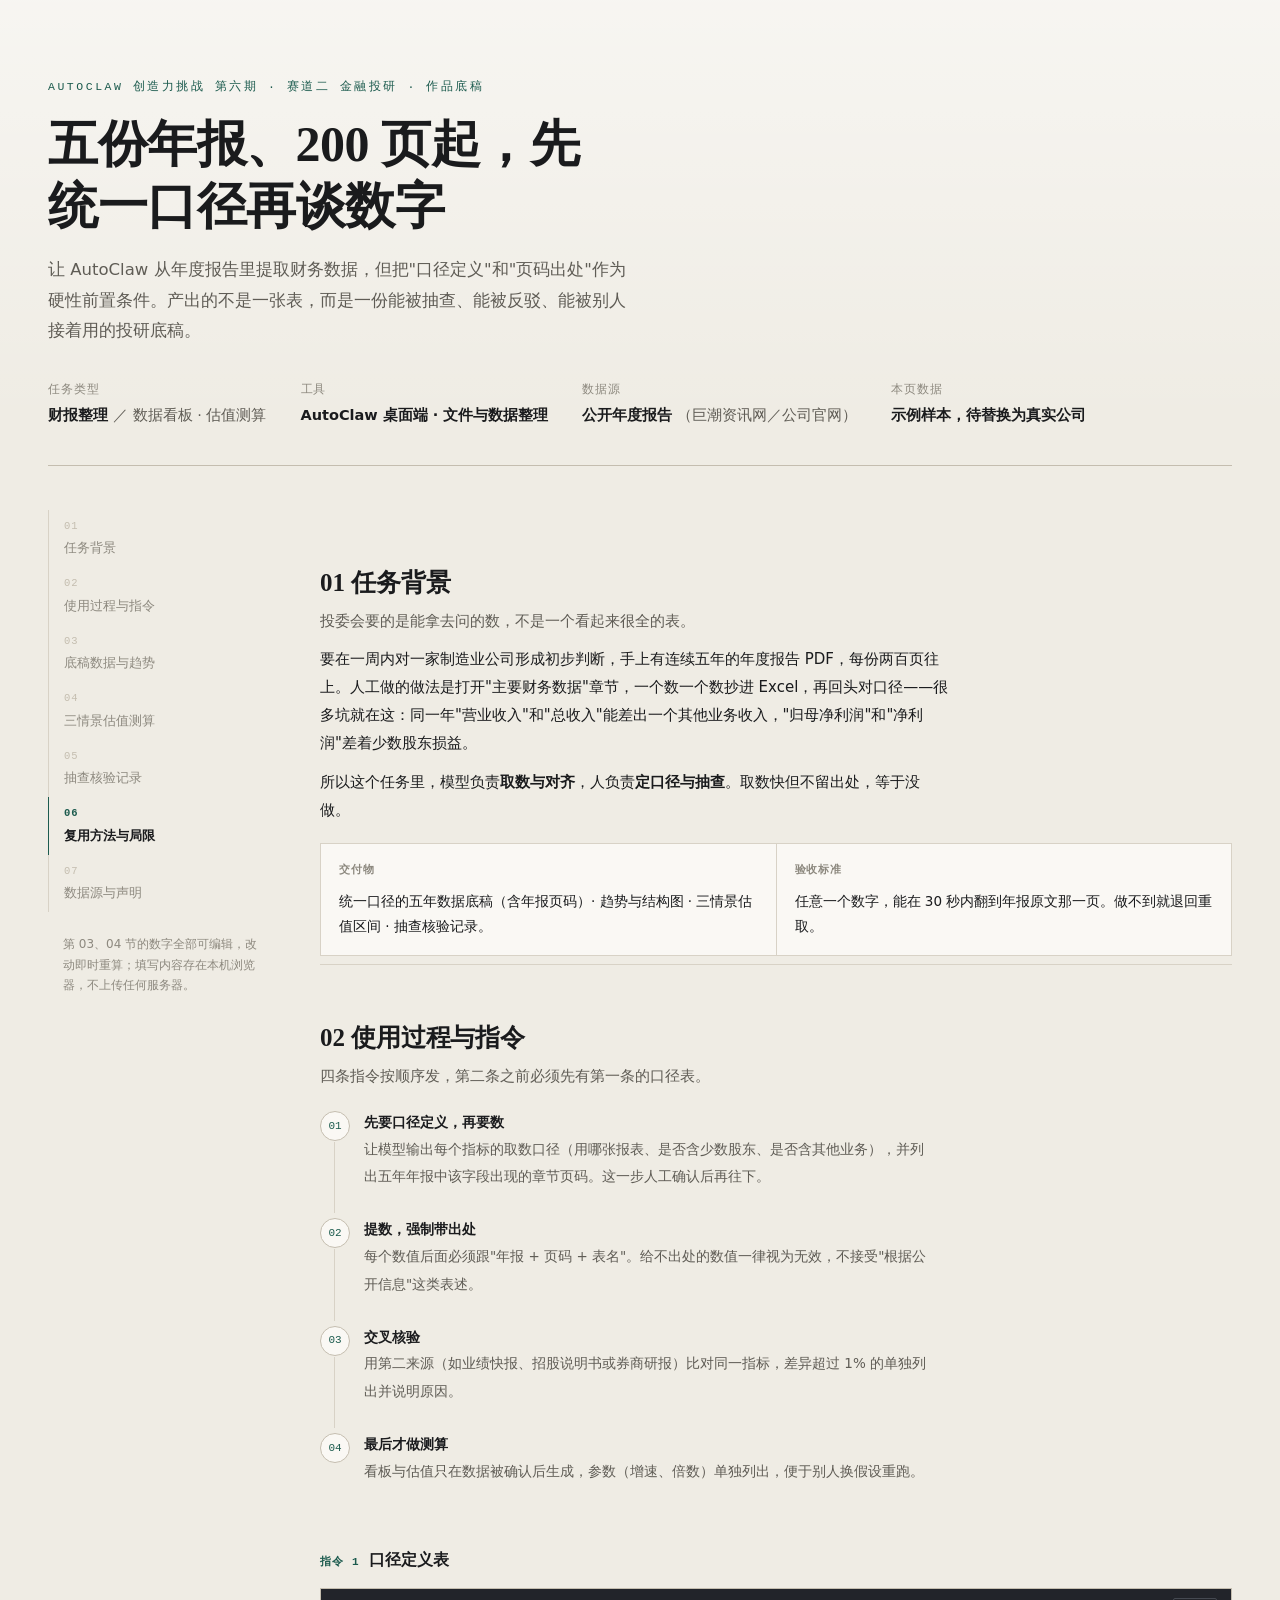
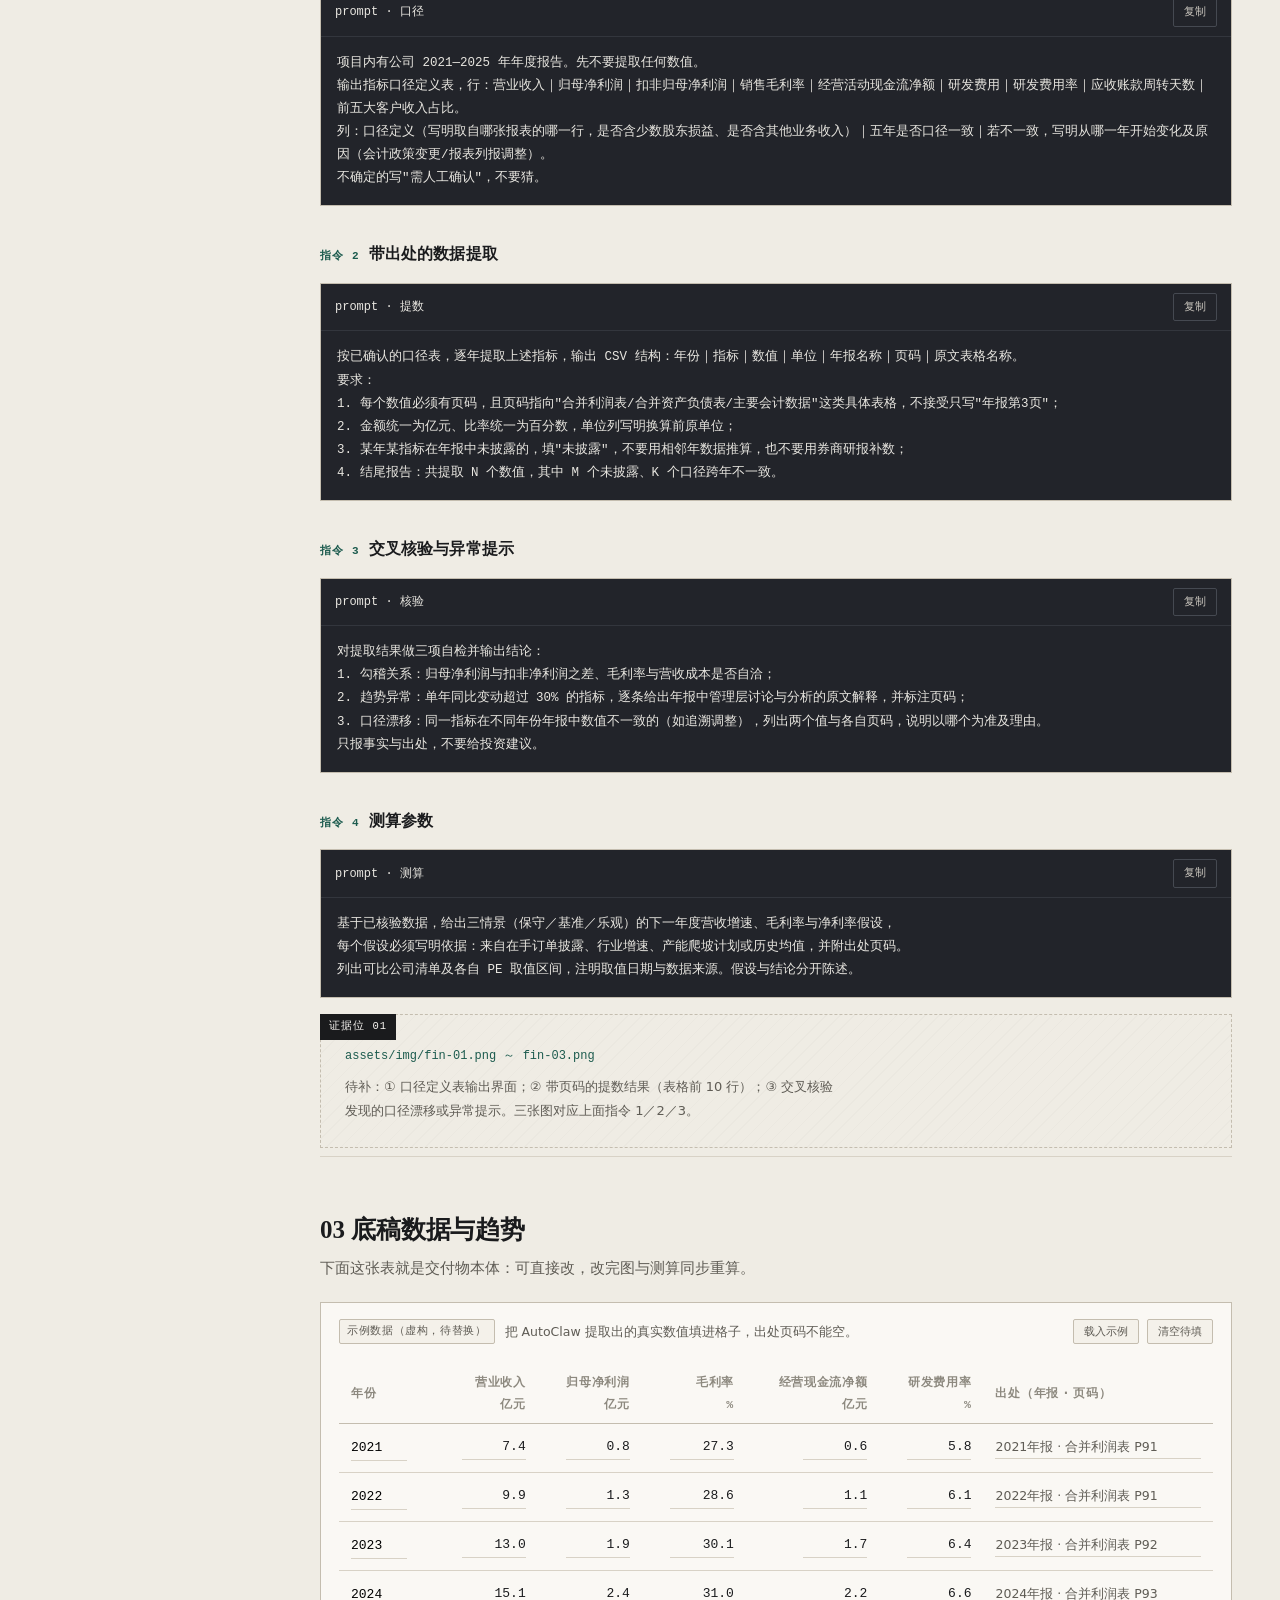
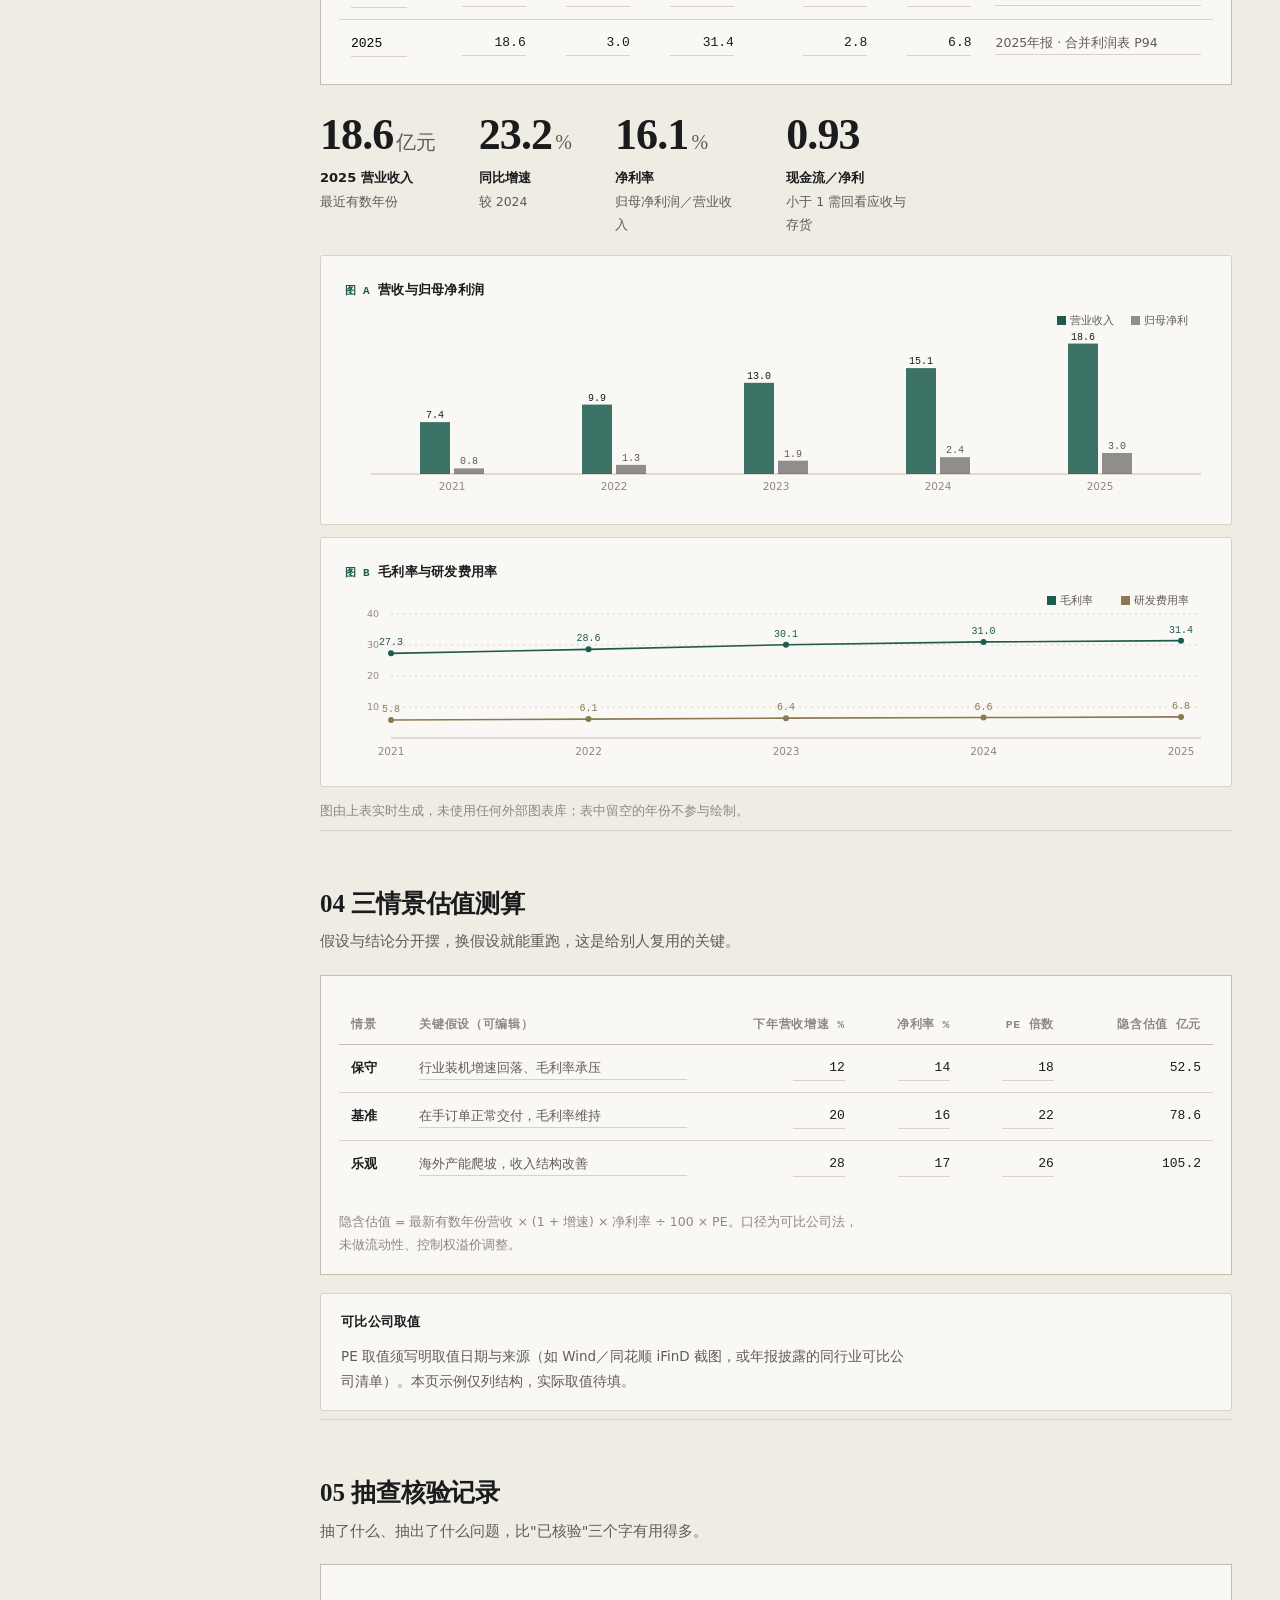
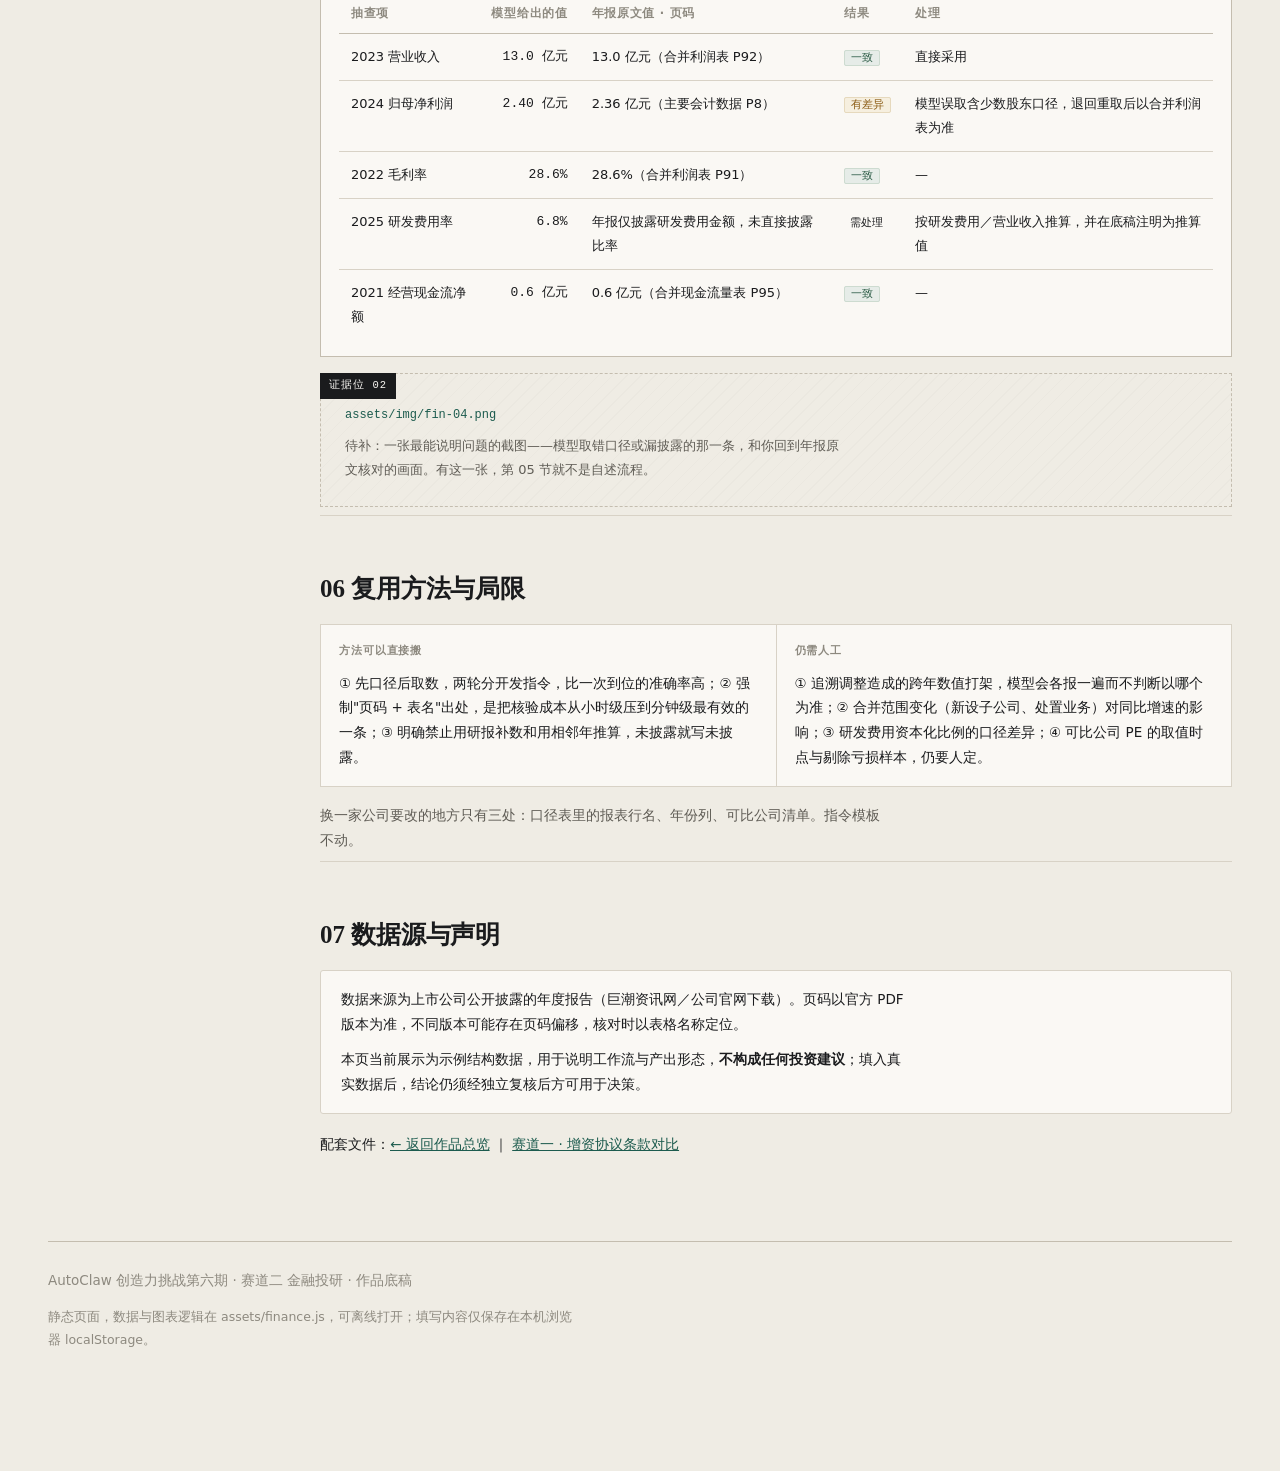
==== finance.html @ b8166713 "add finance.html" ====
<!DOCTYPE html>
<html lang="zh-CN" data-accent="fin">
<head>
<meta charset="UTF-8">
<meta name="viewport" content="width=device-width,initial-scale=1">
<title>年报到投研底稿：五年财务数据提取、口径统一与估值测算 · AutoClaw 底稿</title>
<meta name="description" content="用 AutoClaw 把多份年度报告整理成统一口径的投研底稿：字段口径表、带页码的数据提取、抽查核验记录与三情景估值测算，数据可自行填写并实时重算。">
<link rel="stylesheet" href="assets/base.css">
</head>
<body>
<div class="progress" id="prog"></div>
<div class="wrap">

<header class="masthead">
  <div class="kicker">AutoClaw 创造力挑战 第六期 · 赛道二 金融投研 · 作品底稿</div>
  <h1>五份年报、200 页起，先统一口径再谈数字</h1>
  <p class="lede">让 AutoClaw 从年度报告里提取财务数据，但把"口径定义"和"页码出处"作为硬性前置条件。产出的不是一张表，而是一份能被抽查、能被反驳、能被别人接着用的投研底稿。</p>
  <dl class="ledger">
    <div><dt>任务类型</dt><dd>财报整理 <em>／ 数据看板 · 估值测算</em></dd></div>
    <div><dt>工具</dt><dd>AutoClaw 桌面端 · 文件与数据整理</dd></div>
    <div><dt>数据源</dt><dd>公开年度报告 <em>（巨潮资讯网／公司官网）</em></dd></div>
    <div><dt>本页数据</dt><dd id="src-mode">示例样本，待替换为真实公司</dd></div>
  </dl>
</header>

<div class="body-grid">
<nav class="rail" aria-label="章节">
  <ol id="rail">
    <li><a href="#f1"><span class="n">01</span>任务背景</a></li>
    <li><a href="#f2"><span class="n">02</span>使用过程与指令</a></li>
    <li><a href="#f3"><span class="n">03</span>底稿数据与趋势</a></li>
    <li><a href="#f4"><span class="n">04</span>三情景估值测算</a></li>
    <li><a href="#f5"><span class="n">05</span>抽查核验记录</a></li>
    <li><a href="#f6"><span class="n">06</span>复用方法与局限</a></li>
    <li><a href="#f7"><span class="n">07</span>数据源与声明</a></li>
  </ol>
  <p class="note">第 03、04 节的数字全部可编辑，改动即时重算；填写内容存在本机浏览器，不上传任何服务器。</p>
</nav>

<main>

<section id="f1">
  <h2>01 任务背景</h2>
  <p class="h2sub">投委会要的是能拿去问的数，不是一个看起来很全的表。</p>
  <p>要在一周内对一家制造业公司形成初步判断，手上有连续五年的年度报告 PDF，每份两百页往上。人工做的做法是打开"主要财务数据"章节，一个数一个数抄进 Excel，再回头对口径——很多坑就在这：同一年"营业收入"和"总收入"能差出一个其他业务收入，"归母净利润"和"净利润"差着少数股东损益。</p>
  <p>所以这个任务里，模型负责<strong>取数与对齐</strong>，人负责<strong>定口径与抽查</strong>。取数快但不留出处，等于没做。</p>
  <div class="claim">
    <div><h4>交付物</h4><p>统一口径的五年数据底稿（含年报页码）· 趋势与结构图 · 三情景估值区间 · 抽查核验记录。</p></div>
    <div><h4>验收标准</h4><p>任意一个数字，能在 30 秒内翻到年报原文那一页。做不到就退回重取。</p></div>
  </div>
</section>

<section id="f2">
  <h2>02 使用过程与指令</h2>
  <p class="h2sub">四条指令按顺序发，第二条之前必须先有第一条的口径表。</p>
  <ol class="flow">
    <li><b>先要口径定义，再要数</b><span>让模型输出每个指标的取数口径（用哪张报表、是否含少数股东、是否含其他业务），并列出五年年报中该字段出现的章节页码。这一步人工确认后再往下。</span></li>
    <li><b>提数，强制带出处</b><span>每个数值后面必须跟"年报 + 页码 + 表名"。给不出处的数值一律视为无效，不接受"根据公开信息"这类表述。</span></li>
    <li><b>交叉核验</b><span>用第二来源（如业绩快报、招股说明书或券商研报）比对同一指标，差异超过 1% 的单独列出并说明原因。</span></li>
    <li><b>最后才做测算</b><span>看板与估值只在数据被确认后生成，参数（增速、倍数）单独列出，便于别人换假设重跑。</span></li>
  </ol>

  <h3><span class="n">指令 1</span>口径定义表</h3>
  <div class="script" data-script>
    <div class="sh"><b>prompt · 口径</b><button class="copy">复制</button></div>
    <pre>项目内有公司 2021—2025 年年度报告。先不要提取任何数值。
输出指标口径定义表，行：营业收入｜归母净利润｜扣非归母净利润｜销售毛利率｜经营活动现金流净额｜研发费用｜研发费用率｜应收账款周转天数｜前五大客户收入占比。
列：口径定义（写明取自哪张报表的哪一行，是否含少数股东损益、是否含其他业务收入）｜五年是否口径一致｜若不一致，写明从哪一年开始变化及原因（会计政策变更/报表列报调整）。
不确定的写"需人工确认"，不要猜。</pre>
  </div>

  <h3><span class="n">指令 2</span>带出处的数据提取</h3>
  <div class="script" data-script>
    <div class="sh"><b>prompt · 提数</b><button class="copy">复制</button></div>
    <pre>按已确认的口径表，逐年提取上述指标，输出 CSV 结构：年份｜指标｜数值｜单位｜年报名称｜页码｜原文表格名称。
要求：
1. 每个数值必须有页码，且页码指向"合并利润表/合并资产负债表/主要会计数据"这类具体表格，不接受只写"年报第3页"；
2. 金额统一为亿元、比率统一为百分数，单位列写明换算前原单位；
3. 某年某指标在年报中未披露的，填"未披露"，不要用相邻年数据推算，也不要用券商研报补数；
4. 结尾报告：共提取 N 个数值，其中 M 个未披露、K 个口径跨年不一致。</pre>
  </div>

  <h3><span class="n">指令 3</span>交叉核验与异常提示</h3>
  <div class="script" data-script>
    <div class="sh"><b>prompt · 核验</b><button class="copy">复制</button></div>
    <pre>对提取结果做三项自检并输出结论：
1. 勾稽关系：归母净利润与扣非净利润之差、毛利率与营收成本是否自洽；
2. 趋势异常：单年同比变动超过 30% 的指标，逐条给出年报中管理层讨论与分析的原文解释，并标注页码；
3. 口径漂移：同一指标在不同年份年报中数值不一致的（如追溯调整），列出两个值与各自页码，说明以哪个为准及理由。
只报事实与出处，不要给投资建议。</pre>
  </div>

  <h3><span class="n">指令 4</span>测算参数</h3>
  <div class="script" data-script>
    <div class="sh"><b>prompt · 测算</b><button class="copy">复制</button></div>
    <pre>基于已核验数据，给出三情景（保守／基准／乐观）的下一年度营收增速、毛利率与净利率假设，
每个假设必须写明依据：来自在手订单披露、行业增速、产能爬坡计划或历史均值，并附出处页码。
列出可比公司清单及各自 PE 取值区间，注明取值日期与数据来源。假设与结论分开陈述。</pre>
  </div>

  <div class="slot">
    <span class="tag">证据位 01</span>
    <p class="file">assets/img/fin-01.png ～ fin-03.png</p>
    <p class="how">待补：① 口径定义表输出界面；② 带页码的提数结果（表格前 10 行）；③ 交叉核验发现的口径漂移或异常提示。三张图对应上面指令 1／2／3。</p>
    <img src="assets/img/fin-01.png" alt="AutoClaw 提数与核验输出" onerror="this.remove()">
  </div>
</section>

<section id="f3">
  <h2>03 底稿数据与趋势</h2>
  <p class="h2sub">下面这张表就是交付物本体：可直接改，改完图与测算同步重算。</p>

  <div class="tool" style="padding:16px 18px 6px">
    <div style="display:flex;flex-wrap:wrap;gap:10px;align-items:center;margin-bottom:6px">
      <span class="st demo" id="mode-tag">示例数据</span>
      <span style="font-size:12.5px;color:var(--ink-2)">把 AutoClaw 提取出的真实数值填进格子，出处页码不能空。</span>
      <span style="margin-left:auto;display:flex;gap:8px">
        <button class="copy" id="btn-demo" style="font-family:var(--mono);font-size:11px;border:1px solid var(--rule-2);background:var(--sheet-2);color:var(--ink-2);padding:4px 10px;border-radius:2px;cursor:pointer">载入示例</button>
        <button class="copy" id="btn-clear" style="font-family:var(--mono);font-size:11px;border:1px solid var(--rule-2);background:var(--sheet-2);color:var(--ink-2);padding:4px 10px;border-radius:2px;cursor:pointer">清空待填</button>
      </span>
    </div>
    <div style="overflow-x:auto">
      <table id="grid" style="min-width:720px">
        <thead><tr>
          <th>年份</th><th class="num">营业收入<br>亿元</th><th class="num">归母净利润<br>亿元</th>
          <th class="num">毛利率<br>%</th><th class="num">经营现金流净额<br>亿元</th>
          <th class="num">研发费用率<br>%</th><th>出处（年报 · 页码）</th>
        </tr></thead>
        <tbody></tbody>
      </table>
    </div>
  </div>

  <div class="figs" id="figs"></div>

  <div class="sheet">
    <h4><span class="n">图 A</span>营收与归母净利润</h4>
    <div id="chart-a"></div>
  </div>
  <div class="sheet">
    <h4><span class="n">图 B</span>毛利率与研发费用率</h4>
    <div id="chart-b"></div>
  </div>
  <p style="font-size:12.5px;color:var(--ink-3);margin-top:12px">图由上表实时生成，未使用任何外部图表库；表中留空的年份不参与绘制。</p>
</section>

<section id="f4">
  <h2>04 三情景估值测算</h2>
  <p class="h2sub">假设与结论分开摆，换假设就能重跑，这是给别人复用的关键。</p>
  <div class="tool" style="padding:16px 18px 18px">
    <div style="overflow-x:auto">
      <table id="val" style="min-width:720px">
        <thead><tr><th>情景</th><th>关键假设（可编辑）</th><th class="num">下年营收增速 %</th><th class="num">净利率 %</th><th class="num">PE 倍数</th><th class="num">隐含估值 亿元</th></tr></thead>
        <tbody></tbody>
      </table>
    </div>
    <p style="font-size:12.5px;color:var(--ink-3);margin-top:12px">
      隐含估值 = 最新有数年份营收 × (1 + 增速) × 净利率 ÷ 100 × PE。口径为可比公司法，未做流动性、控制权溢价调整。
    </p>
  </div>
  <div class="sheet tight">
    <h4>可比公司取值</h4>
    <p style="font-size:13.5px;color:var(--ink-2)">PE 取值须写明取值日期与来源（如 Wind／同花顺 iFinD 截图，或年报披露的同行业可比公司清单）。本页示例仅列结构，实际取值待填。</p>
  </div>
</section>

<section id="f5">
  <h2>05 抽查核验记录</h2>
  <p class="h2sub">抽了什么、抽出了什么问题，比"已核验"三个字有用得多。</p>
  <div class="tool" style="padding:16px 18px 6px">
    <div style="overflow-x:auto">
      <table id="audit" style="min-width:720px">
        <thead><tr><th>抽查项</th><th>模型给出的值</th><th>年报原文值 · 页码</th><th>结果</th><th>处理</th></tr></thead>
        <tbody></tbody>
      </table>
    </div>
  </div>
  <div class="slot">
    <span class="tag">证据位 02</span>
    <p class="file">assets/img/fin-04.png</p>
    <p class="how">待补：一张最能说明问题的截图——模型取错口径或漏披露的那一条，和你回到年报原文核对的画面。有这一张，第 05 节就不是自述流程。</p>
    <img src="assets/img/fin-04.png" alt="年报原文核对画面" onerror="this.remove()">
  </div>
</section>

<section id="f6">
  <h2>06 复用方法与局限</h2>
  <div class="claim">
    <div><h4>方法可以直接搬</h4>
      <p>① 先口径后取数，两轮分开发指令，比一次到位的准确率高；② 强制"页码 + 表名"出处，是把核验成本从小时级压到分钟级最有效的一条；③ 明确禁止用研报补数和用相邻年推算，未披露就写未披露。</p></div>
    <div><h4>仍需人工</h4>
      <p>① 追溯调整造成的跨年数值打架，模型会各报一遍而不判断以哪个为准；② 合并范围变化（新设子公司、处置业务）对同比增速的影响；③ 研发费用资本化比例的口径差异；④ 可比公司 PE 的取值时点与剔除亏损样本，仍要人定。</p></div>
  </div>
  <p style="margin-top:16px;font-size:13.5px;color:var(--ink-2)">换一家公司要改的地方只有三处：口径表里的报表行名、年份列、可比公司清单。指令模板不动。</p>
</section>

<section id="f7">
  <h2>07 数据源与声明</h2>
  <div class="sheet tight">
    <p style="font-size:13.5px">数据来源为上市公司公开披露的年度报告（巨潮资讯网／公司官网下载）。页码以官方 PDF 版本为准，不同版本可能存在页码偏移，核对时以表格名称定位。</p>
    <p style="font-size:13.5px;margin-top:10px">本页当前展示为示例结构数据，用于说明工作流与产出形态，<strong>不构成任何投资建议</strong>；填入真实数据后，结论仍须经独立复核后方可用于决策。</p>
  </div>
  <p style="margin-top:18px;font-size:13.5px">配套文件：<a href="index.html">← 返回作品总览</a> ｜ <a href="legal.html">赛道一 · 增资协议条款对比</a></p>
</section>

</main>
</div>

<footer>
  <p class="back">AutoClaw 创造力挑战第六期 · 赛道二 金融投研 · 作品底稿</p>
  <p>静态页面，数据与图表逻辑在 assets/finance.js，可离线打开；填写内容仅保存在本机浏览器 localStorage。</p>
</footer>

</div>
<script src="assets/app.js"></script>
<script src="assets/finance.js"></script>
</body>
</html>
---- assets/base.css ----
/* 底稿方向：纸面 + 墨色 + 每页一个强调色 */
:root{
  --paper:#efece4;
  --sheet:#faf8f4;
  --sheet-2:#f4f1ea;
  --ink:#1a1b1d;
  --ink-2:#5f5c55;
  --ink-3:#8d897f;
  --rule:#d8d2c6;
  --rule-2:#c4bdaf;
  --serif:"Noto Serif SC","Source Han Serif SC","Songti SC",STSong,"SimSun",serif;
  --sans:"PingFang SC","HarmonyOS Sans SC","Microsoft YaHei",system-ui,sans-serif;
  --mono:"SFMono-Regular","JetBrains Mono",Consolas,"Liberation Mono",monospace;
  --rail:216px;
}
html[data-accent="legal"]{--accent:#a8341f;--accent-soft:#f2e3de;}
html[data-accent="fin"]{--accent:#1c5b4e;--accent-soft:#e2ece7;}
html[data-accent="index"]{--accent:#3b4a63;--accent-soft:#e5e8ee;}

*{margin:0;padding:0;box-sizing:border-box}
html{-webkit-text-size-adjust:100%;scroll-behavior:smooth}
body{
  background:var(--paper);color:var(--ink);
  font-family:var(--sans);font-size:15px;line-height:1.85;
  font-feature-settings:"tnum" 1;
  background-image:linear-gradient(180deg,rgba(255,255,255,.5),rgba(255,255,255,0) 420px);
}
::selection{background:var(--accent);color:#fff}

/* 阅读进度 */
.progress{position:fixed;inset:0 auto auto 0;height:2px;width:0;background:var(--accent);z-index:50;transition:width .1s linear}

.wrap{max-width:1240px;margin:0 auto;padding:0 28px 120px}

/* 报头 */
.masthead{padding:76px 0 34px;border-bottom:1px solid var(--rule-2)}
.kicker{font-family:var(--mono);font-size:11.5px;letter-spacing:.22em;text-transform:uppercase;color:var(--accent)}
.masthead h1{
  font-family:var(--serif);font-weight:600;font-size:clamp(30px,4.4vw,50px);
  line-height:1.24;letter-spacing:-.01em;margin:16px 0 0;max-width:22ch;
}
.masthead .lede{font-size:16.5px;color:var(--ink-2);max-width:56ch;margin-top:18px}
.ledger{display:flex;flex-wrap:wrap;gap:0 34px;margin-top:30px}
.ledger div{padding:2px 0}
.ledger dt{font-size:11.5px;color:var(--ink-3);font-family:var(--mono);letter-spacing:.08em}
.ledger dd{font-size:14.5px;font-weight:600;margin-top:2px}
.ledger dd em{font-style:normal;font-weight:400;color:var(--ink-2)}

/* 主体两栏 */
.body-grid{display:grid;grid-template-columns:var(--rail) minmax(0,1fr);gap:56px;padding-top:44px}
.rail{position:sticky;top:34px;align-self:start}
.rail ol{list-style:none;border-left:1px solid var(--rule)}
.rail a{
  display:block;padding:7px 0 7px 15px;margin-left:-1px;
  border-left:1px solid transparent;
  font-size:13px;color:var(--ink-3);text-decoration:none;
}
.rail a .n{font-family:var(--mono);font-size:10.5px;letter-spacing:.1em;display:block;color:var(--rule-2)}
.rail a:hover{color:var(--ink)}
.rail a.on{color:var(--ink);border-left-color:var(--accent);font-weight:600}
.rail a.on .n{color:var(--accent)}
.rail .note{margin-top:22px;font-size:12px;color:var(--ink-3);line-height:1.7;padding-left:15px}

main{min-width:0}
section{padding:56px 0 8px;scroll-margin-top:28px}
section+section{border-top:1px solid var(--rule)}
h2{font-family:var(--serif);font-weight:600;font-size:25px;line-height:1.35;letter-spacing:-.005em}
h2 + .h2sub{color:var(--ink-2);font-size:14.5px;margin-top:8px;max-width:58ch}
h3{font-size:15.5px;font-weight:600;margin:34px 0 12px;letter-spacing:.01em}
h3 .n{font-family:var(--mono);font-size:11px;color:var(--accent);letter-spacing:.1em;margin-right:9px}
p{max-width:66ch}
p+p{margin-top:12px}
a{color:var(--accent)}
ul.plain{list-style:none;max-width:66ch}
ul.plain li{padding-left:17px;position:relative;margin-top:7px}
ul.plain li::before{content:"";position:absolute;left:2px;top:.85em;width:5px;height:1px;background:var(--ink-3)}

/* 大数字 */
.figs{display:flex;flex-wrap:wrap;gap:44px;margin:28px 0 6px}
.fig .v{font-family:var(--serif);font-size:44px;line-height:1;font-weight:600;letter-spacing:-.02em}
.fig .v span{font-size:20px;font-weight:400;color:var(--ink-2);margin-left:3px}
.fig .k{font-size:12.5px;color:var(--ink-2);margin-top:9px;max-width:16ch}
.fig .k b{display:block;color:var(--ink);font-size:13px}

/* 卡片纸 */
.sheet{background:var(--sheet);border:1px solid var(--rule);border-radius:3px;padding:22px 24px;margin-top:18px}
.sheet.tight{padding:16px 20px}
.sheet + .sheet{margin-top:12px}
.sheet h4{font-size:13px;font-weight:600;letter-spacing:.02em;margin-bottom:10px}
.sheet h4 .n{font-family:var(--mono);color:var(--accent);margin-right:8px;font-size:11px}

/* 状态标记 */
.st{font-family:var(--mono);font-size:10.5px;letter-spacing:.06em;padding:2px 7px;border-radius:2px;white-space:nowrap;vertical-align:.12em}
.st.demo{border:1px solid var(--rule-2);color:var(--ink-2);background:var(--sheet-2)}
.st.todo{border:1px dashed var(--accent);color:var(--accent)}
.st.ok{background:var(--accent);color:#fff}
.st.warn{border:1px solid var(--rule-2);color:#8a5a12;background:#f6efdf}

/* 表格（默认折叠为证据） */
details.ev{margin-top:14px;border:1px solid var(--rule);background:var(--sheet)}
details.ev>summary{
  list-style:none;cursor:pointer;padding:13px 18px;font-size:13.5px;font-weight:600;
  display:flex;align-items:center;gap:10px;
}
details.ev>summary::-webkit-details-marker{display:none}
details.ev>summary::before{content:"";width:7px;height:7px;border-right:1.5px solid var(--accent);border-bottom:1.5px solid var(--accent);transform:rotate(-45deg);transition:transform .18s}
details.ev[open]>summary::before{transform:rotate(45deg)}
details.ev>summary .hint{font-weight:400;color:var(--ink-3);font-size:12px;margin-left:auto;font-family:var(--mono)}
details.ev .in{border-top:1px solid var(--rule);padding:4px 18px 16px;overflow-x:auto}
table{width:100%;border-collapse:collapse;font-size:13px;margin:10px 0}
th{text-align:left;font-weight:600;font-size:11.5px;letter-spacing:.06em;color:var(--ink-3);padding:12px 12px 8px;border-bottom:1px solid var(--rule-2);white-space:nowrap}
td{padding:11px 12px;border-bottom:1px solid var(--rule);vertical-align:top}
tr:last-child td{border-bottom:none}
td.num,th.num{font-family:var(--mono);text-align:right;white-space:nowrap}
td b{font-weight:600}
.lvl{font-family:var(--mono);font-size:11px;padding:1px 6px;border-radius:2px;white-space:nowrap}
.lvl.h{background:var(--accent-soft);color:var(--accent);border:1px solid #e0c6bf}
.lvl.m{background:#f6efdf;color:#8a5a12;border:1px solid #e6d9bd}
.lvl.l{background:var(--sheet-2);color:var(--ink-2);border:1px solid var(--rule)}
.lvl.d{background:#e6ece8;color:#2c5c46;border:1px solid #cddbd0}

/* 证据位 */
.slot{
  position:relative;margin-top:16px;padding:30px 24px 24px;
  border:1px dashed var(--rule-2);background:
    repeating-linear-gradient(-45deg,transparent,transparent 9px,rgba(0,0,0,.014) 9px,rgba(0,0,0,.014) 10px);
}
.slot .tag{position:absolute;top:-1px;left:-1px;font-family:var(--mono);font-size:10.5px;letter-spacing:.1em;background:var(--ink);color:var(--sheet);padding:3px 9px}
.slot .file{font-family:var(--mono);font-size:12px;color:var(--accent);word-break:break-all}
.slot .how{font-size:13px;color:var(--ink-2);margin-top:8px;max-width:60ch}
.slot img{display:block;width:100%;height:auto;border:1px solid var(--rule);margin-top:14px}

/* 对比工具 */
.tool{border:1px solid var(--rule-2);background:var(--sheet);margin-top:20px}
.tool-head{display:flex;flex-wrap:wrap;align-items:center;gap:12px;padding:14px 18px;border-bottom:1px solid var(--rule)}
.tool-head .t{font-size:13.5px;font-weight:600}
.tool-head .t small{font-weight:400;color:var(--ink-3);margin-left:8px;font-size:12px}
.vchips{display:flex;gap:0;margin-left:auto;border:1px solid var(--rule-2)}
.vchips button{
  font:inherit;font-size:12px;font-family:var(--mono);letter-spacing:.04em;
  padding:5px 13px;background:var(--sheet);border:none;border-right:1px solid var(--rule-2);cursor:pointer;color:var(--ink-2);
}
.vchips button:last-child{border-right:none}
.vchips button.on{background:var(--ink);color:var(--sheet)}
.tool-body{display:grid;grid-template-columns:minmax(0,258px) minmax(0,1fr)}
.clist{list-style:none;border-right:1px solid var(--rule);max-height:520px;overflow:auto}
.clist li{border-bottom:1px solid var(--rule)}
.clist button{
  font:inherit;display:block;width:100%;text-align:left;background:none;border:none;cursor:pointer;
  padding:13px 15px;font-size:13px;color:var(--ink-2);line-height:1.5;
}
.clist button .c{display:block;color:var(--ink);font-weight:600;font-size:13px}
.clist button .r{display:block;font-size:11.5px;color:var(--ink-3);margin-top:3px;font-family:var(--mono)}
.clist button:hover{background:var(--sheet-2)}
.clist button.on{background:var(--accent-soft);box-shadow:inset 3px 0 0 var(--accent)}
.clist button.on .r{color:var(--accent)}
.pane{padding:18px 20px;min-width:0}
.pane .verdict{font-size:13px;background:var(--sheet-2);border-left:2px solid var(--accent);padding:10px 14px;margin-bottom:16px;color:var(--ink-2)}
.pane .verdict b{color:var(--ink)}
.sbs{display:grid;grid-template-columns:1fr 1fr;gap:1px;background:var(--rule)}
.sbs>div{background:var(--sheet);padding:14px 16px;min-width:0}
.sbs h5{font-family:var(--mono);font-size:11px;letter-spacing:.08em;color:var(--ink-3);font-weight:400;margin-bottom:10px}
.sbs p{font-size:13px;line-height:1.9;max-width:none}
del.ins{background:var(--accent-soft);color:var(--accent);text-decoration:line-through;padding:.05em .15em}
ins.ins{background:#e4ece7;color:#245a43;padding:.05em .15em;text-decoration:none;border-bottom:1px solid #b9cfc2}
.tool-foot{border-top:1px solid var(--rule);padding:12px 18px;font-size:12px;color:var(--ink-3);display:flex;gap:18px;flex-wrap:wrap}
.tool-foot kbd{font-family:var(--mono);font-size:11px;border:1px solid var(--rule-2);border-bottom-width:2px;border-radius:3px;padding:0 5px;background:var(--sheet-2)}

/* 指令脚本块 */
.script{margin-top:14px;border:1px solid var(--rule-2);background:#22242a;color:#e8e6e0}
.script .sh{display:flex;align-items:center;gap:12px;padding:9px 14px;border-bottom:1px solid #33363d;font-size:12px;font-family:var(--mono);color:#a9a49a}
.script .sh b{color:#e8e6e0;font-weight:500}
.script .copy{margin-left:auto;font:inherit;font-size:11px;font-family:var(--mono);background:none;border:1px solid #454951;color:#c9c5bd;padding:3px 10px;border-radius:2px;cursor:pointer}
.script .copy:hover{background:#2f3238;color:#fff}
.script .copy.done{border-color:#6c8a76;color:#a9cbb4}
.script pre{padding:15px 16px;font-family:var(--mono);font-size:12.5px;line-height:1.85;white-space:pre-wrap;word-break:break-word;overflow:auto}
.script pre .v{color:#e0a56a}

/* 流程 */
.flow{counter-reset:s;margin-top:20px}
.flow li{list-style:none;counter-increment:s;position:relative;padding:0 0 26px 44px;max-width:64ch}
.flow li::before{
  content:counter(s,decimal-leading-zero);position:absolute;left:0;top:1px;
  font-family:var(--mono);font-size:11px;color:var(--accent);
  border:1px solid var(--rule-2);border-radius:50%;width:28px;height:28px;display:grid;place-items:center;background:var(--sheet);
}
.flow li::after{content:"";position:absolute;left:14px;top:32px;bottom:4px;width:1px;background:var(--rule)}
.flow li:last-child::after{display:none}
.flow b{display:block;font-size:14px}
.flow span{font-size:13.5px;color:var(--ink-2)}

/* 结论块 */
.claim{display:grid;grid-template-columns:minmax(0,1fr) minmax(0,1fr);gap:1px;background:var(--rule);border:1px solid var(--rule);margin-top:18px}
.claim>div{background:var(--sheet);padding:16px 18px}
.claim h4{font-family:var(--mono);font-size:11px;letter-spacing:.08em;color:var(--ink-3);margin-bottom:9px}
.claim p{font-size:13.5px}

/* 页脚 */
footer{margin-top:76px;padding-top:26px;border-top:1px solid var(--rule-2);font-size:12.5px;color:var(--ink-3)}
footer .back{font-size:13.5px;margin-bottom:10px}

/* 首页卡片 */
.cases{display:grid;grid-template-columns:repeat(auto-fit,minmax(300px,1fr));gap:18px;margin-top:26px}
.case{display:block;text-decoration:none;color:inherit;background:var(--sheet);border:1px solid var(--rule-2);padding:26px 26px 22px;position:relative;transition:border-color .16s,transform .16s}
.case:hover{border-color:var(--ink);transform:translateY(-2px)}
.case .no{font-family:var(--mono);font-size:11px;letter-spacing:.14em;color:var(--ink-3)}
.case h3{font-family:var(--serif);font-size:20px;font-weight:600;margin:12px 0 0}
.case p{font-size:13.5px;color:var(--ink-2);margin-top:8px}
.case .go{margin-top:16px;font-size:12px;font-family:var(--mono);letter-spacing:.06em;color:var(--accent)}
.case .flag{position:absolute;top:0;right:0;background:var(--ink);color:var(--sheet);font-family:var(--mono);font-size:10px;letter-spacing:.08em;padding:3px 9px}

.steps{margin-top:22px}
.steps>div{display:grid;grid-template-columns:64px minmax(0,1fr);gap:18px;padding:20px 0;border-top:1px solid var(--rule)}
.steps .lab{font-family:var(--mono);font-size:11px;color:var(--accent);letter-spacing:.08em;padding-top:4px}
.steps h4{font-size:15px;font-weight:600}
.steps p{font-size:13.5px;color:var(--ink-2);margin-top:6px}

@media(max-width:980px){
  .body-grid{grid-template-columns:minmax(0,1fr);gap:0}
  .rail{position:sticky;top:0;z-index:20;background:var(--paper);padding:12px 0 10px;margin:0 -20px;padding-left:20px;padding-right:20px;border-bottom:1px solid var(--rule)}
  .rail ol{display:flex;gap:6px;overflow-x:auto;border-left:none;scrollbar-width:none}
  .rail ol::-webkit-scrollbar{display:none}
  .rail a{border-left:none!important;white-space:nowrap;padding:5px 12px;border:1px solid var(--rule);border-radius:2px;font-size:12.5px;background:var(--sheet)}
  .rail a.on{background:var(--ink);color:var(--sheet);border-color:var(--ink)}
  .rail a.on .n{color:var(--sheet);opacity:.6}
  .rail .note{display:none}
  .tool-body{grid-template-columns:minmax(0,1fr)}
  .clist{border-right:none;border-bottom:1px solid var(--rule);max-height:none}
  .sbs,.claim{grid-template-columns:minmax(0,1fr)}
  .masthead{padding:44px 0 26px}
  .wrap{padding:0 20px 80px}
}
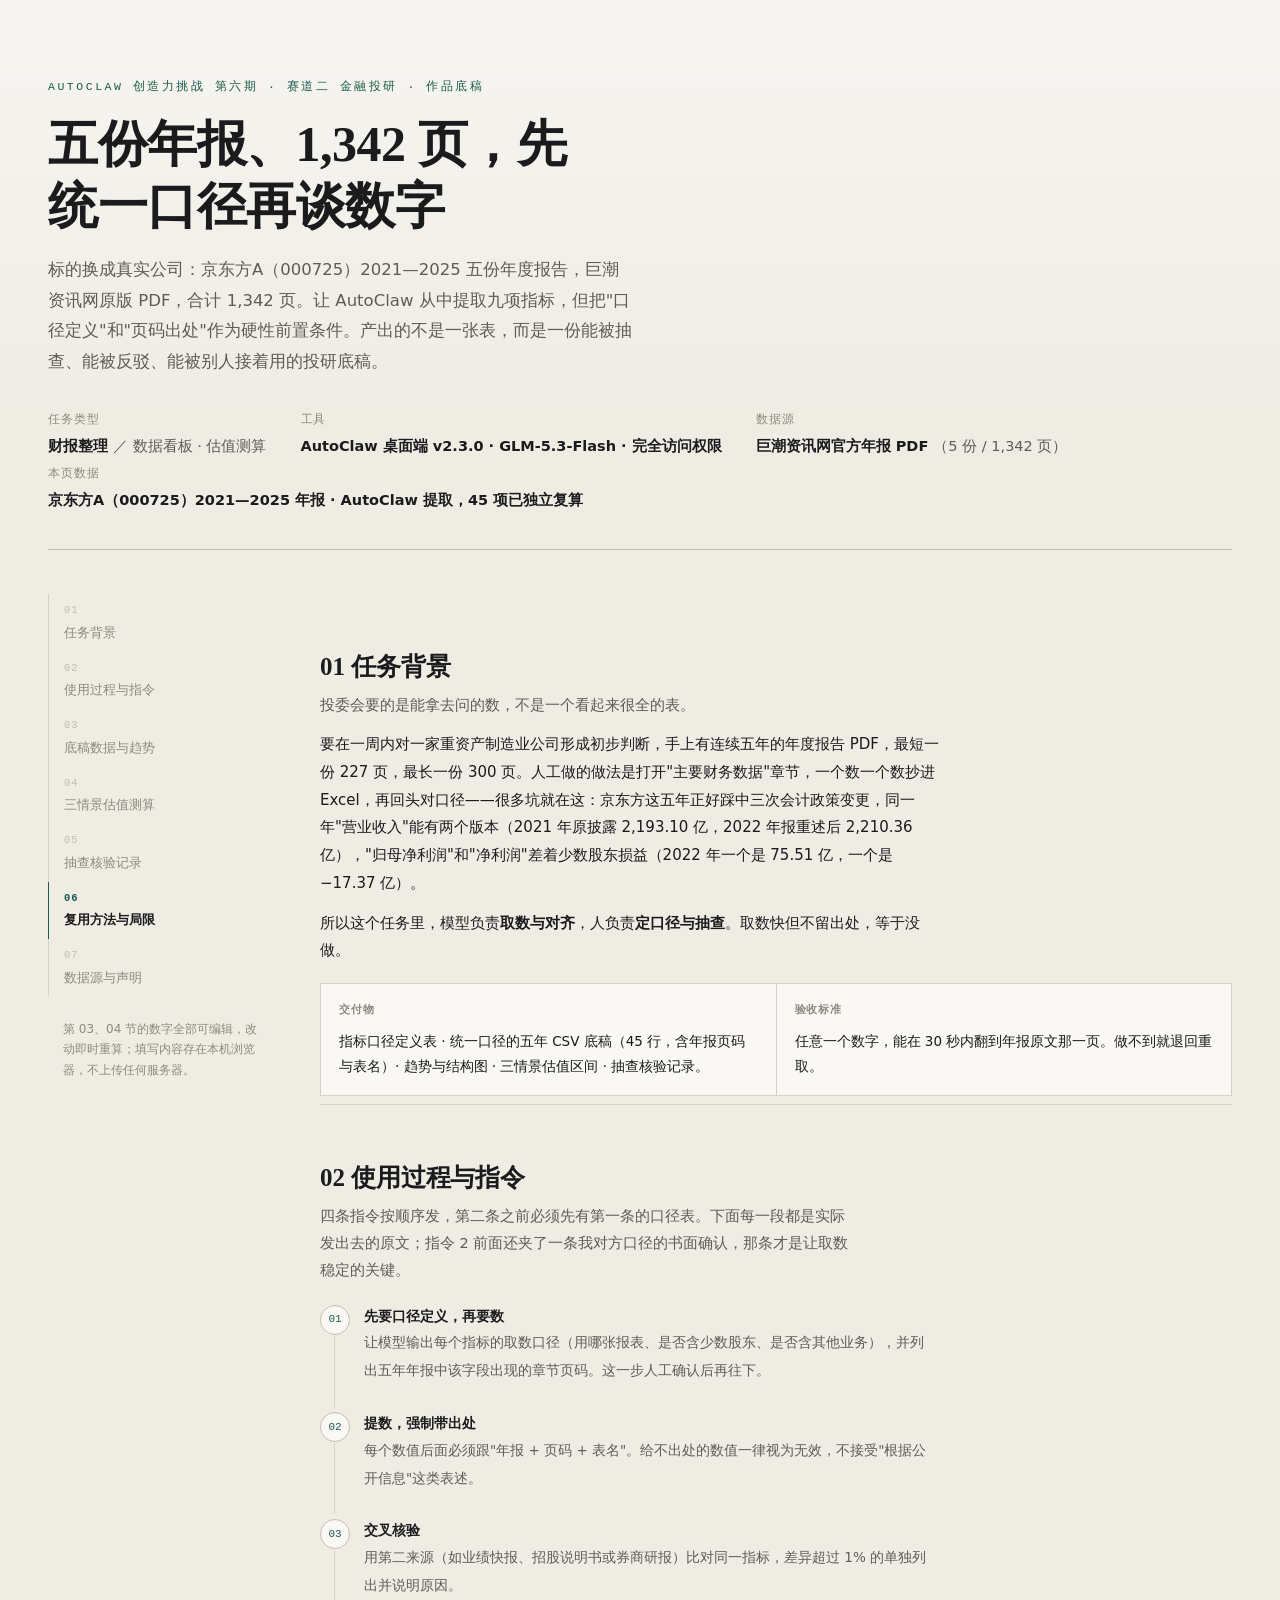
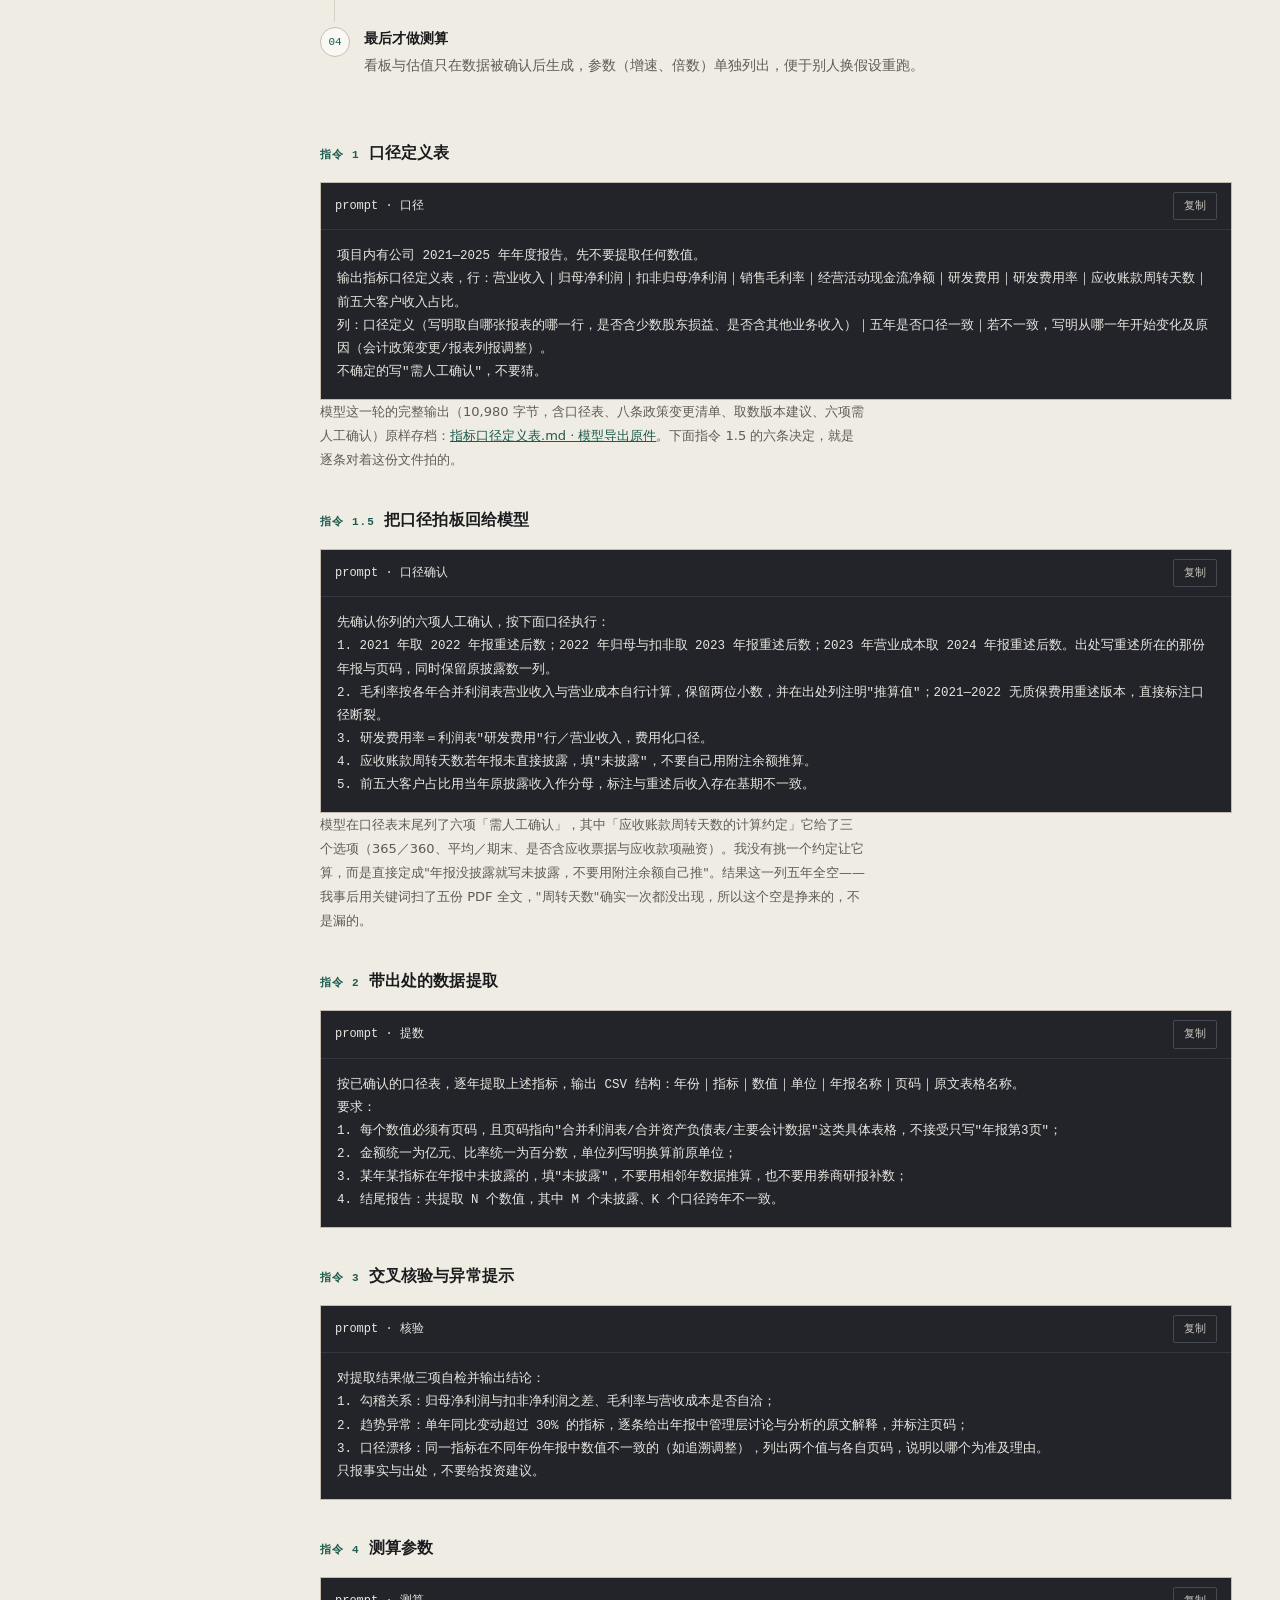
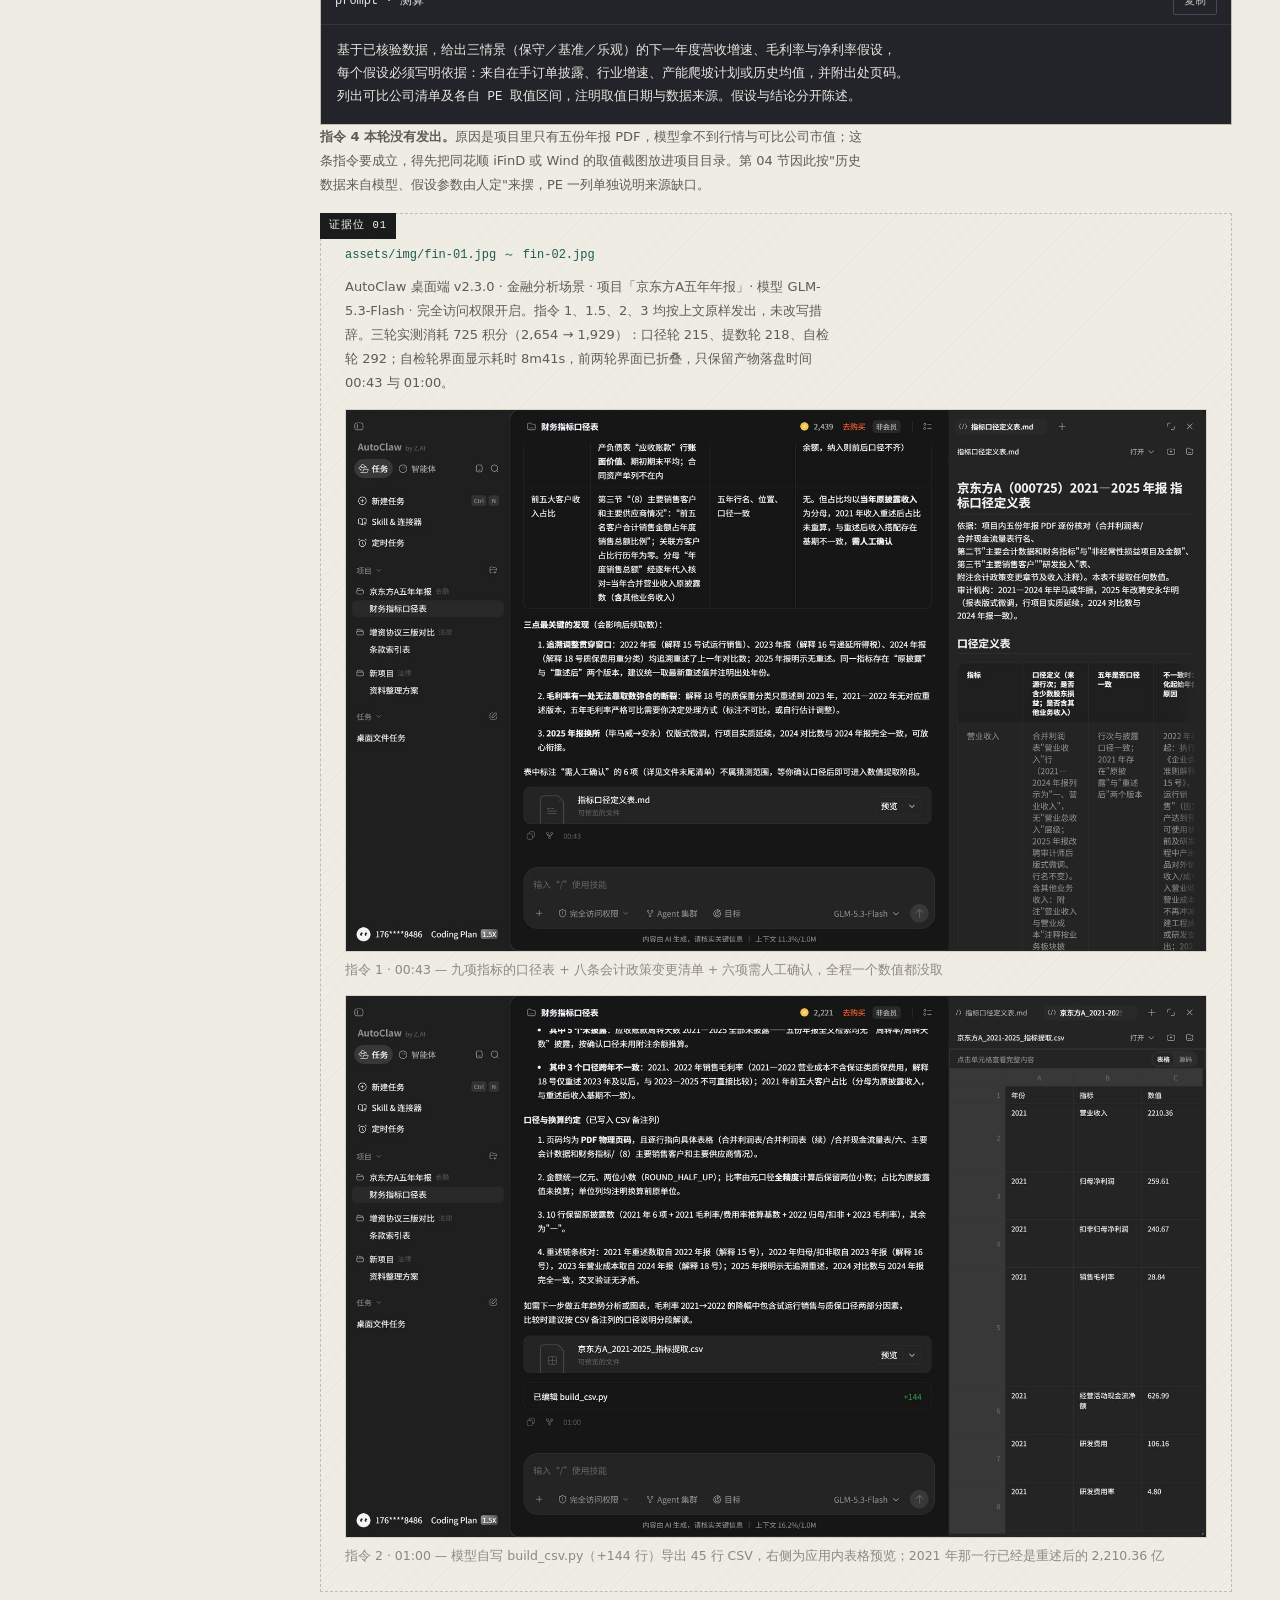
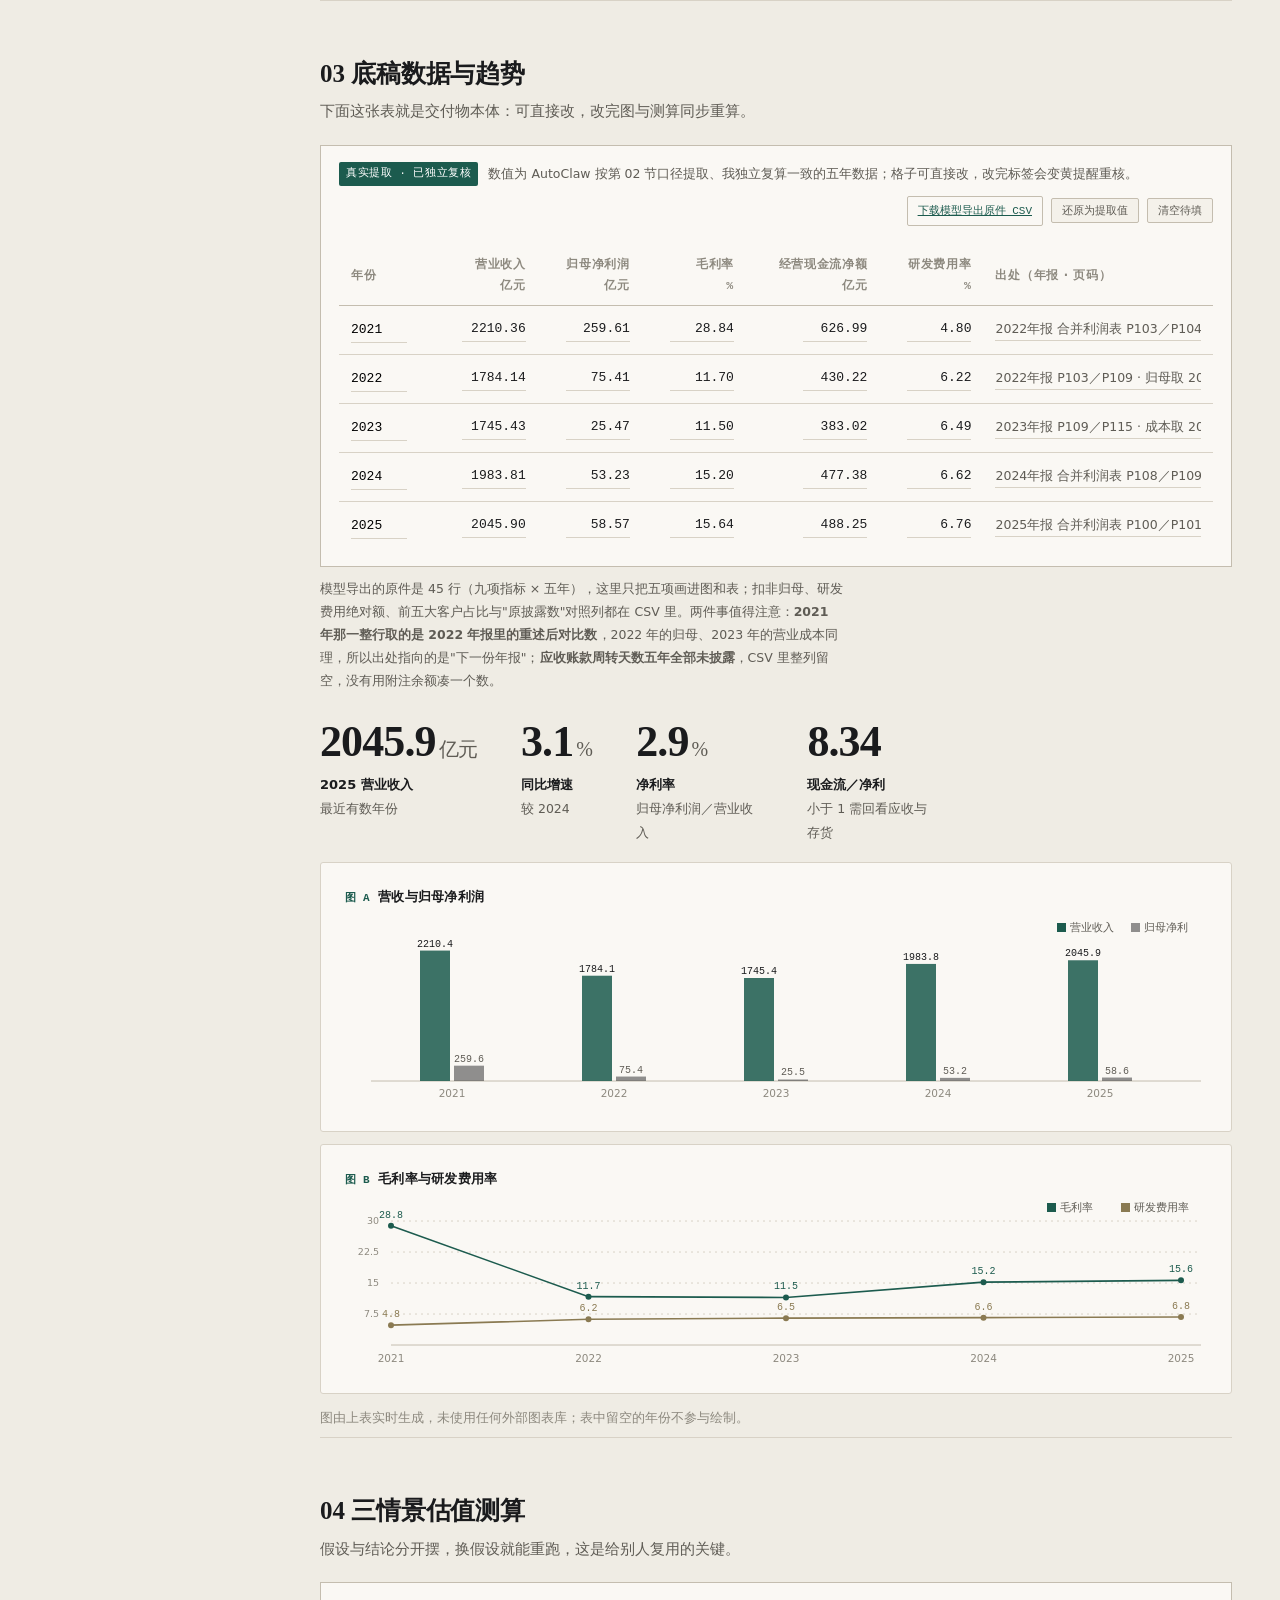
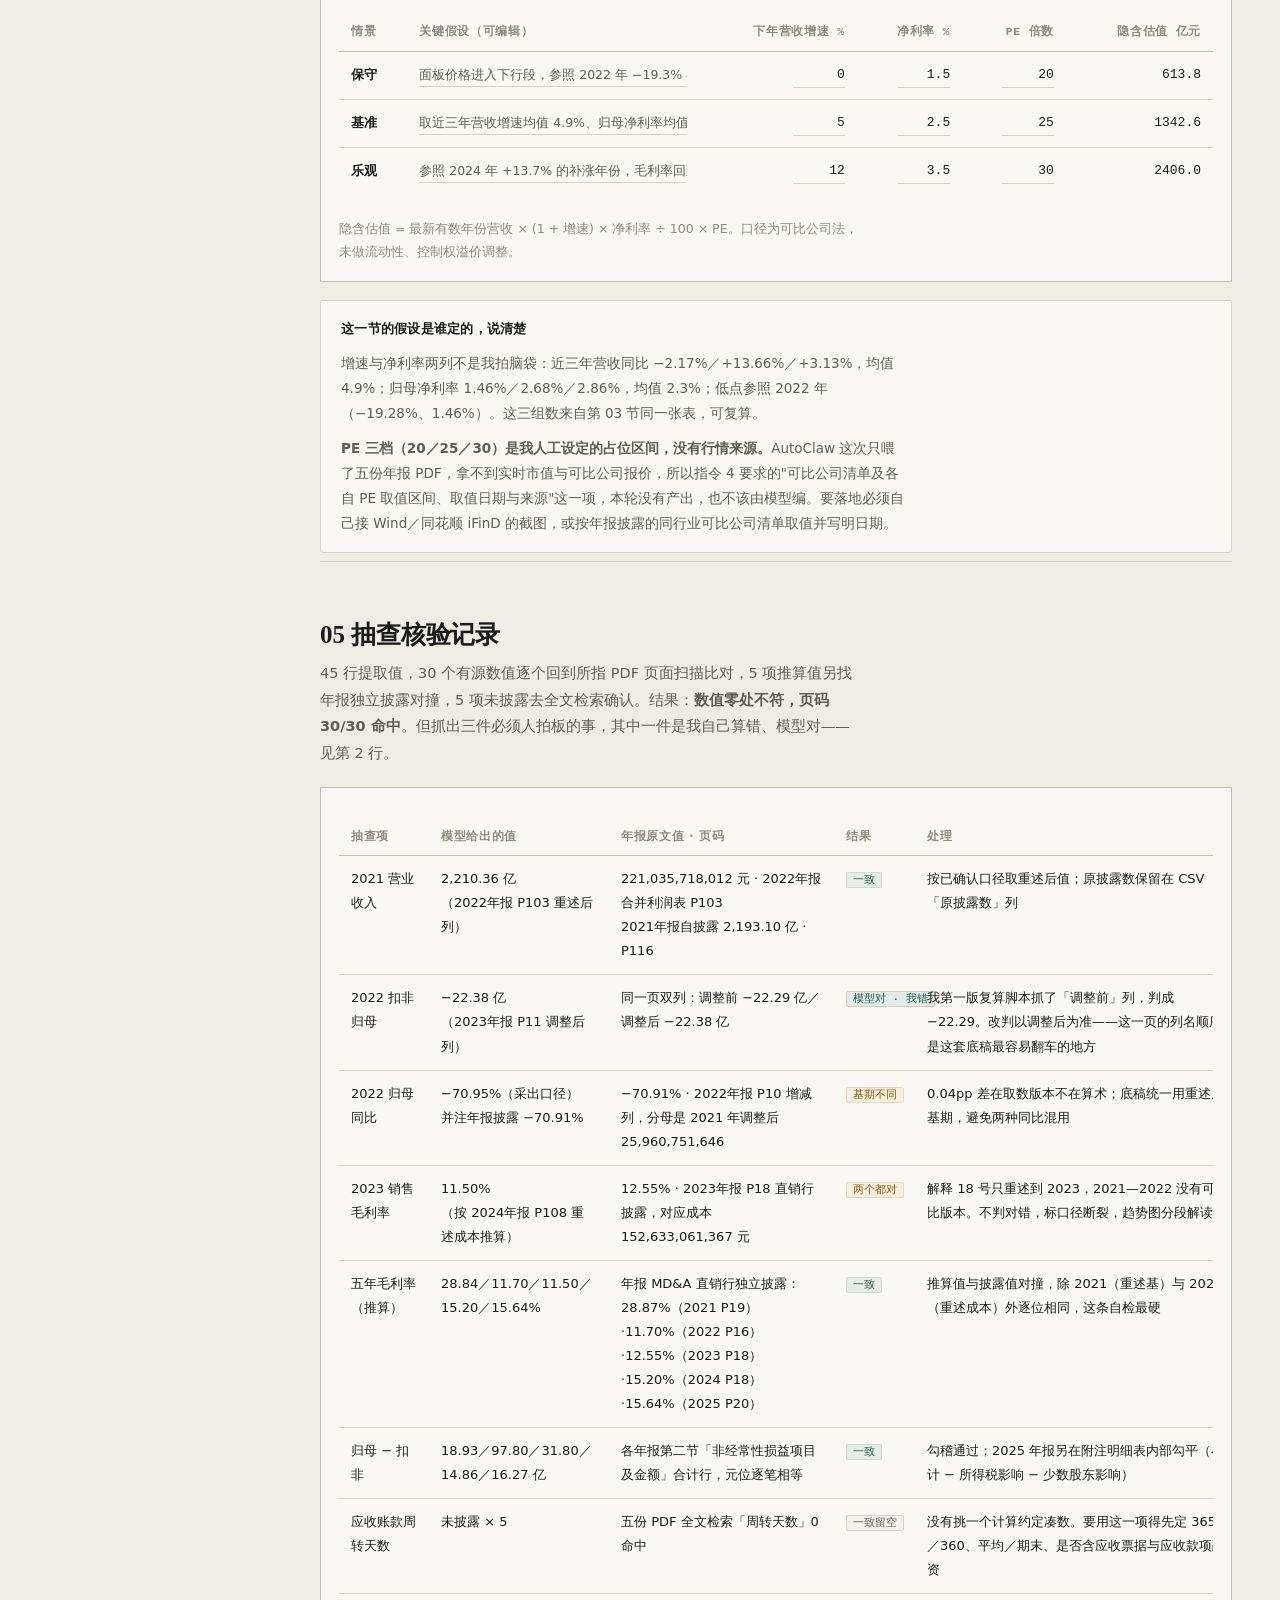
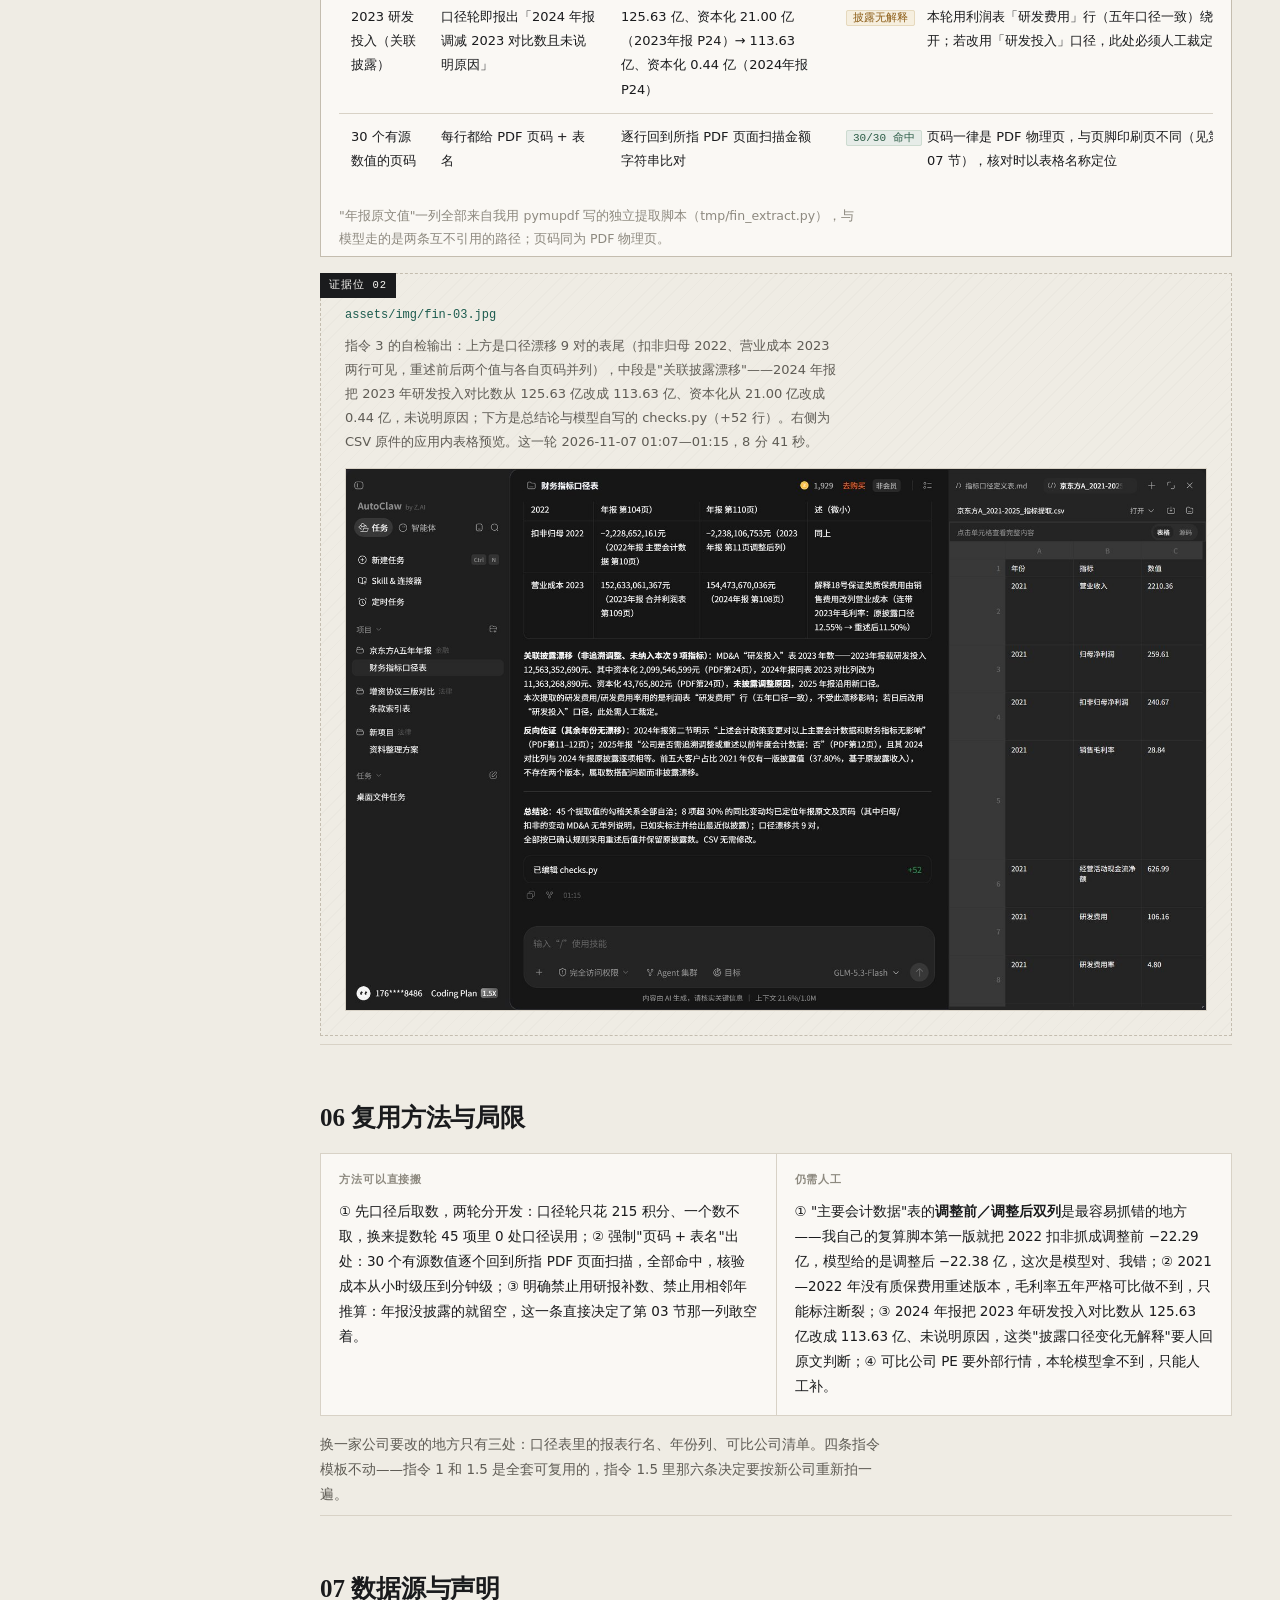
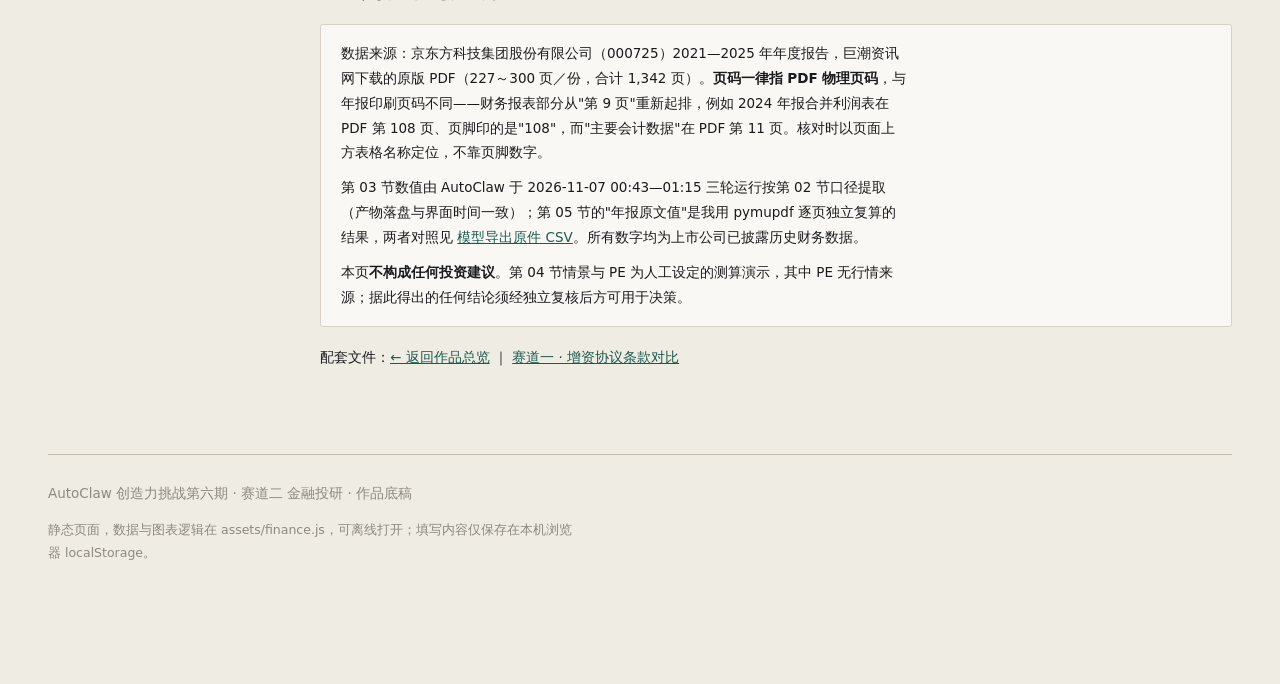
==== commit b16fd25d: "update finance.html" ====
--- a/finance.html
+++ b/finance.html
@@ -13,13 +13,13 @@
 
 <header class="masthead">
   <div class="kicker">AutoClaw 创造力挑战 第六期 · 赛道二 金融投研 · 作品底稿</div>
-  <h1>五份年报、200 页起，先统一口径再谈数字</h1>
-  <p class="lede">让 AutoClaw 从年度报告里提取财务数据，但把"口径定义"和"页码出处"作为硬性前置条件。产出的不是一张表，而是一份能被抽查、能被反驳、能被别人接着用的投研底稿。</p>
+  <h1>五份年报、1,342 页，先统一口径再谈数字</h1>
+  <p class="lede">标的换成真实公司：京东方A（000725）2021—2025 五份年度报告，巨潮资讯网原版 PDF，合计 1,342 页。让 AutoClaw 从中提取九项指标，但把"口径定义"和"页码出处"作为硬性前置条件。产出的不是一张表，而是一份能被抽查、能被反驳、能被别人接着用的投研底稿。</p>
   <dl class="ledger">
     <div><dt>任务类型</dt><dd>财报整理 <em>／ 数据看板 · 估值测算</em></dd></div>
-    <div><dt>工具</dt><dd>AutoClaw 桌面端 · 文件与数据整理</dd></div>
-    <div><dt>数据源</dt><dd>公开年度报告 <em>（巨潮资讯网／公司官网）</em></dd></div>
-    <div><dt>本页数据</dt><dd id="src-mode">示例样本，待替换为真实公司</dd></div>
+    <div><dt>工具</dt><dd>AutoClaw 桌面端 v2.3.0 · GLM-5.3-Flash · 完全访问权限</dd></div>
+    <div><dt>数据源</dt><dd>巨潮资讯网官方年报 PDF <em>（5 份 / 1,342 页）</em></dd></div>
+    <div><dt>本页数据</dt><dd id="src-mode">京东方A（000725）2021—2025 年报 · AutoClaw 提取，45 项已独立复算</dd></div>
   </dl>
 </header>
 
@@ -42,17 +42,17 @@
 <section id="f1">
   <h2>01 任务背景</h2>
   <p class="h2sub">投委会要的是能拿去问的数，不是一个看起来很全的表。</p>
-  <p>要在一周内对一家制造业公司形成初步判断，手上有连续五年的年度报告 PDF，每份两百页往上。人工做的做法是打开"主要财务数据"章节，一个数一个数抄进 Excel，再回头对口径——很多坑就在这：同一年"营业收入"和"总收入"能差出一个其他业务收入，"归母净利润"和"净利润"差着少数股东损益。</p>
+  <p>要在一周内对一家重资产制造业公司形成初步判断，手上有连续五年的年度报告 PDF，最短一份 227 页，最长一份 300 页。人工做的做法是打开"主要财务数据"章节，一个数一个数抄进 Excel，再回头对口径——很多坑就在这：京东方这五年正好踩中三次会计政策变更，同一年"营业收入"能有两个版本（2021 年原披露 2,193.10 亿，2022 年报重述后 2,210.36 亿），"归母净利润"和"净利润"差着少数股东损益（2022 年一个是 75.51 亿，一个是 −17.37 亿）。</p>
   <p>所以这个任务里，模型负责<strong>取数与对齐</strong>，人负责<strong>定口径与抽查</strong>。取数快但不留出处，等于没做。</p>
   <div class="claim">
-    <div><h4>交付物</h4><p>统一口径的五年数据底稿（含年报页码）· 趋势与结构图 · 三情景估值区间 · 抽查核验记录。</p></div>
+    <div><h4>交付物</h4><p>指标口径定义表 · 统一口径的五年 CSV 底稿（45 行，含年报页码与表名）· 趋势与结构图 · 三情景估值区间 · 抽查核验记录。</p></div>
     <div><h4>验收标准</h4><p>任意一个数字，能在 30 秒内翻到年报原文那一页。做不到就退回重取。</p></div>
   </div>
 </section>
 
 <section id="f2">
   <h2>02 使用过程与指令</h2>
-  <p class="h2sub">四条指令按顺序发，第二条之前必须先有第一条的口径表。</p>
+  <p class="h2sub">四条指令按顺序发，第二条之前必须先有第一条的口径表。下面每一段都是实际发出去的原文；指令 2 前面还夹了一条我对方口径的书面确认，那条才是让取数稳定的关键。</p>
   <ol class="flow">
     <li><b>先要口径定义，再要数</b><span>让模型输出每个指标的取数口径（用哪张报表、是否含少数股东、是否含其他业务），并列出五年年报中该字段出现的章节页码。这一步人工确认后再往下。</span></li>
     <li><b>提数，强制带出处</b><span>每个数值后面必须跟"年报 + 页码 + 表名"。给不出处的数值一律视为无效，不接受"根据公开信息"这类表述。</span></li>
@@ -68,6 +68,19 @@
 列：口径定义（写明取自哪张报表的哪一行，是否含少数股东损益、是否含其他业务收入）｜五年是否口径一致｜若不一致，写明从哪一年开始变化及原因（会计政策变更/报表列报调整）。
 不确定的写"需人工确认"，不要猜。</pre>
   </div>
+  <p style="font-size:13px;color:var(--ink-2)">模型这一轮的完整输出（10,980 字节，含口径表、八条政策变更清单、取数版本建议、六项需人工确认）原样存档：<a href="assets/fin-koujing.md" download>指标口径定义表.md · 模型导出原件</a>。下面指令 1.5 的六条决定，就是逐条对着这份文件拍的。</p>
+
+  <h3><span class="n">指令 1.5</span>把口径拍板回给模型</h3>
+  <div class="script" data-script>
+    <div class="sh"><b>prompt · 口径确认</b><button class="copy">复制</button></div>
+    <pre>先确认你列的六项人工确认，按下面口径执行：
+1. 2021 年取 2022 年报重述后数；2022 年归母与扣非取 2023 年报重述后数；2023 年营业成本取 2024 年报重述后数。出处写重述所在的那份年报与页码，同时保留原披露数一列。
+2. 毛利率按各年合并利润表营业收入与营业成本自行计算，保留两位小数，并在出处列注明"推算值"；2021—2022 无质保费用重述版本，直接标注口径断裂。
+3. 研发费用率＝利润表"研发费用"行／营业收入，费用化口径。
+4. 应收账款周转天数若年报未直接披露，填"未披露"，不要自己用附注余额推算。
+5. 前五大客户占比用当年原披露收入作分母，标注与重述后收入存在基期不一致。</pre>
+  </div>
+  <p style="font-size:13px;color:var(--ink-2)">模型在口径表末尾列了六项「需人工确认」，其中「应收账款周转天数的计算约定」它给了三个选项（365／360、平均／期末、是否含应收票据与应收款项融资）。我没有挑一个约定让它算，而是直接定成"年报没披露就写未披露，不要用附注余额自己推"。结果这一列五年全空——我事后用关键词扫了五份 PDF 全文，"周转天数"确实一次都没出现，所以这个空是挣来的，不是漏的。</p>
 
   <h3><span class="n">指令 2</span>带出处的数据提取</h3>
   <div class="script" data-script>
@@ -97,12 +110,14 @@
 每个假设必须写明依据：来自在手订单披露、行业增速、产能爬坡计划或历史均值，并附出处页码。
 列出可比公司清单及各自 PE 取值区间，注明取值日期与数据来源。假设与结论分开陈述。</pre>
   </div>
+  <p style="font-size:13px;color:var(--ink-2)"><strong>指令 4 本轮没有发出。</strong>原因是项目里只有五份年报 PDF，模型拿不到行情与可比公司市值；这条指令要成立，得先把同花顺 iFinD 或 Wind 的取值截图放进项目目录。第 04 节因此按"历史数据来自模型、假设参数由人定"来摆，PE 一列单独说明来源缺口。</p>
 
   <div class="slot">
     <span class="tag">证据位 01</span>
-    <p class="file">assets/img/fin-01.png ～ fin-03.png</p>
-    <p class="how">待补：① 口径定义表输出界面；② 带页码的提数结果（表格前 10 行）；③ 交叉核验发现的口径漂移或异常提示。三张图对应上面指令 1／2／3。</p>
-    <img src="assets/img/fin-01.png" alt="AutoClaw 提数与核验输出" onerror="this.remove()">
+    <p class="file">assets/img/fin-01.jpg ～ fin-02.jpg</p>
+    <p class="how">AutoClaw 桌面端 v2.3.0 · 金融分析场景 · 项目「京东方A五年年报」· 模型 GLM-5.3-Flash · 完全访问权限开启。指令 1、1.5、2、3 均按上文原样发出，未改写措辞。三轮实测消耗 725 积分（2,654 → 1,929）：口径轮 215、提数轮 218、自检轮 292；自检轮界面显示耗时 8m41s，前两轮界面已折叠，只保留产物落盘时间 00:43 与 01:00。</p>
+    <figure><img src="assets/img/fin-01.jpg" alt="指令 1 输出的指标口径定义表" loading="lazy"><figcaption style="font-size:12.5px;color:var(--ink-3);margin-top:6px">指令 1 · 00:43 — 九项指标的口径表 + 八条会计政策变更清单 + 六项需人工确认，全程一个数值都没取</figcaption></figure>
+    <figure><img src="assets/img/fin-02.jpg" alt="指令 2 导出的 CSV 与应用内表格预览" loading="lazy"><figcaption style="font-size:12.5px;color:var(--ink-3);margin-top:6px">指令 2 · 01:00 — 模型自写 build_csv.py（+144 行）导出 45 行 CSV，右侧为应用内表格预览；2021 年那一行已经是重述后的 2,210.36 亿</figcaption></figure>
   </div>
 </section>
 
@@ -112,10 +127,11 @@
 
   <div class="tool" style="padding:16px 18px 6px">
     <div style="display:flex;flex-wrap:wrap;gap:10px;align-items:center;margin-bottom:6px">
-      <span class="st demo" id="mode-tag">示例数据</span>
-      <span style="font-size:12.5px;color:var(--ink-2)">把 AutoClaw 提取出的真实数值填进格子，出处页码不能空。</span>
-      <span style="margin-left:auto;display:flex;gap:8px">
-        <button class="copy" id="btn-demo" style="font-family:var(--mono);font-size:11px;border:1px solid var(--rule-2);background:var(--sheet-2);color:var(--ink-2);padding:4px 10px;border-radius:2px;cursor:pointer">载入示例</button>
+      <span class="st ok" id="mode-tag">真实提取 · 已独立复核</span>
+      <span style="font-size:12.5px;color:var(--ink-2)">数值为 AutoClaw 按第 02 节口径提取、我独立复算一致的五年数据；格子可直接改，改完标签会变黄提醒重核。</span>
+      <span style="margin-left:auto;display:flex;gap:8px;align-items:center">
+        <a href="assets/fin-extract.csv" download style="font-family:var(--mono);font-size:11px;border:1px solid var(--rule-2);padding:4px 10px;border-radius:2px">下载模型导出原件 CSV</a>
+        <button class="copy" id="btn-demo" style="font-family:var(--mono);font-size:11px;border:1px solid var(--rule-2);background:var(--sheet-2);color:var(--ink-2);padding:4px 10px;border-radius:2px;cursor:pointer">还原为提取值</button>
         <button class="copy" id="btn-clear" style="font-family:var(--mono);font-size:11px;border:1px solid var(--rule-2);background:var(--sheet-2);color:var(--ink-2);padding:4px 10px;border-radius:2px;cursor:pointer">清空待填</button>
       </span>
     </div>
@@ -131,6 +147,8 @@
     </div>
   </div>
 
+  <p style="font-size:12.5px;color:var(--ink-2);margin-top:10px">模型导出的原件是 45 行（九项指标 × 五年），这里只把五项画进图和表；扣非归母、研发费用绝对额、前五大客户占比与"原披露数"对照列都在 CSV 里。两件事值得注意：<strong>2021 年那一整行取的是 2022 年报里的重述后对比数</strong>，2022 年的归母、2023 年的营业成本同理，所以出处指向的是"下一份年报"；<strong>应收账款周转天数五年全部未披露</strong>，CSV 里整列留空，没有用附注余额凑一个数。</p>
+
   <div class="figs" id="figs"></div>
 
   <div class="sheet">
@@ -159,27 +177,29 @@
     </p>
   </div>
   <div class="sheet tight">
-    <h4>可比公司取值</h4>
-    <p style="font-size:13.5px;color:var(--ink-2)">PE 取值须写明取值日期与来源（如 Wind／同花顺 iFinD 截图，或年报披露的同行业可比公司清单）。本页示例仅列结构，实际取值待填。</p>
+    <h4>这一节的假设是谁定的，说清楚</h4>
+    <p style="font-size:13.5px;color:var(--ink-2)">增速与净利率两列不是我拍脑袋：近三年营收同比 −2.17%／+13.66%／+3.13%，均值 4.9%；归母净利率 1.46%／2.68%／2.86%，均值 2.3%；低点参照 2022 年（−19.28%、1.46%）。这三组数来自第 03 节同一张表，可复算。</p>
+    <p style="font-size:13.5px;color:var(--ink-2);margin-top:10px"><strong>PE 三档（20／25／30）是我人工设定的占位区间，没有行情来源。</strong>AutoClaw 这次只喂了五份年报 PDF，拿不到实时市值与可比公司报价，所以指令 4 要求的"可比公司清单及各自 PE 取值区间、取值日期与来源"这一项，本轮没有产出，也不该由模型编。要落地必须自己接 Wind／同花顺 iFinD 的截图，或按年报披露的同行业可比公司清单取值并写明日期。</p>
   </div>
 </section>
 
 <section id="f5">
   <h2>05 抽查核验记录</h2>
-  <p class="h2sub">抽了什么、抽出了什么问题，比"已核验"三个字有用得多。</p>
+  <p class="h2sub">45 行提取值，30 个有源数值逐个回到所指 PDF 页面扫描比对，5 项推算值另找年报独立披露对撞，5 项未披露去全文检索确认。结果：<strong>数值零处不符，页码 30/30 命中</strong>。但抓出三件必须人拍板的事，其中一件是我自己算错、模型对——见第 2 行。</p>
   <div class="tool" style="padding:16px 18px 6px">
     <div style="overflow-x:auto">
-      <table id="audit" style="min-width:720px">
-        <thead><tr><th>抽查项</th><th>模型给出的值</th><th>年报原文值 · 页码</th><th>结果</th><th>处理</th></tr></thead>
+      <table id="audit" style="min-width:900px;table-layout:fixed">
+        <thead><tr><th style="width:10%">抽查项</th><th style="width:20%">模型给出的值</th><th style="width:25%">年报原文值 · 页码</th><th style="width:9%">结果</th><th style="width:36%">处理</th></tr></thead>
         <tbody></tbody>
       </table>
     </div>
+    <p style="font-size:12.5px;color:var(--ink-3);margin-top:10px">"年报原文值"一列全部来自我用 pymupdf 写的独立提取脚本（tmp/fin_extract.py），与模型走的是两条互不引用的路径；页码同为 PDF 物理页。</p>
   </div>
   <div class="slot">
     <span class="tag">证据位 02</span>
-    <p class="file">assets/img/fin-04.png</p>
-    <p class="how">待补：一张最能说明问题的截图——模型取错口径或漏披露的那一条，和你回到年报原文核对的画面。有这一张，第 05 节就不是自述流程。</p>
-    <img src="assets/img/fin-04.png" alt="年报原文核对画面" onerror="this.remove()">
+    <p class="file">assets/img/fin-03.jpg</p>
+    <p class="how">指令 3 的自检输出：上方是口径漂移 9 对的表尾（扣非归母 2022、营业成本 2023 两行可见，重述前后两个值与各自页码并列），中段是"关联披露漂移"——2024 年报把 2023 年研发投入对比数从 125.63 亿改成 113.63 亿、资本化从 21.00 亿改成 0.44 亿，未说明原因；下方是总结论与模型自写的 checks.py（+52 行）。右侧为 CSV 原件的应用内表格预览。这一轮 2026-11-07 01:07—01:15，8 分 41 秒。</p>
+    <img src="assets/img/fin-03.jpg" alt="指令 3 三项自检输出与口径漂移清单" loading="lazy">
   </div>
 </section>
 
@@ -187,18 +207,19 @@
   <h2>06 复用方法与局限</h2>
   <div class="claim">
     <div><h4>方法可以直接搬</h4>
-      <p>① 先口径后取数，两轮分开发指令，比一次到位的准确率高；② 强制"页码 + 表名"出处，是把核验成本从小时级压到分钟级最有效的一条；③ 明确禁止用研报补数和用相邻年推算，未披露就写未披露。</p></div>
+      <p>① 先口径后取数，两轮分开发：口径轮只花 215 积分、一个数不取，换来提数轮 45 项里 0 处口径误用；② 强制"页码 + 表名"出处：30 个有源数值逐个回到所指 PDF 页面扫描，全部命中，核验成本从小时级压到分钟级；③ 明确禁止用研报补数、禁止用相邻年推算：年报没披露的就留空，这一条直接决定了第 03 节那一列敢空着。</p></div>
     <div><h4>仍需人工</h4>
-      <p>① 追溯调整造成的跨年数值打架，模型会各报一遍而不判断以哪个为准；② 合并范围变化（新设子公司、处置业务）对同比增速的影响；③ 研发费用资本化比例的口径差异；④ 可比公司 PE 的取值时点与剔除亏损样本，仍要人定。</p></div>
-  </div>
-  <p style="margin-top:16px;font-size:13.5px;color:var(--ink-2)">换一家公司要改的地方只有三处：口径表里的报表行名、年份列、可比公司清单。指令模板不动。</p>
+      <p>① "主要会计数据"表的<strong>调整前／调整后双列</strong>是最容易抓错的地方——我自己的复算脚本第一版就把 2022 扣非抓成调整前 −22.29 亿，模型给的是调整后 −22.38 亿，这次是模型对、我错；② 2021—2022 年没有质保费用重述版本，毛利率五年严格可比做不到，只能标注断裂；③ 2024 年报把 2023 年研发投入对比数从 125.63 亿改成 113.63 亿、未说明原因，这类"披露口径变化无解释"要人回原文判断；④ 可比公司 PE 要外部行情，本轮模型拿不到，只能人工补。</p></div>
+  </div>
+  <p style="margin-top:16px;font-size:13.5px;color:var(--ink-2)">换一家公司要改的地方只有三处：口径表里的报表行名、年份列、可比公司清单。四条指令模板不动——指令 1 和 1.5 是全套可复用的，指令 1.5 里那六条决定要按新公司重新拍一遍。</p>
 </section>
 
 <section id="f7">
   <h2>07 数据源与声明</h2>
   <div class="sheet tight">
-    <p style="font-size:13.5px">数据来源为上市公司公开披露的年度报告（巨潮资讯网／公司官网下载）。页码以官方 PDF 版本为准，不同版本可能存在页码偏移，核对时以表格名称定位。</p>
-    <p style="font-size:13.5px;margin-top:10px">本页当前展示为示例结构数据，用于说明工作流与产出形态，<strong>不构成任何投资建议</strong>；填入真实数据后，结论仍须经独立复核后方可用于决策。</p>
+    <p style="font-size:13.5px">数据来源：京东方科技集团股份有限公司（000725）2021—2025 年年度报告，巨潮资讯网下载的原版 PDF（227～300 页／份，合计 1,342 页）。<strong>页码一律指 PDF 物理页码</strong>，与年报印刷页码不同——财务报表部分从"第 9 页"重新起排，例如 2024 年报合并利润表在 PDF 第 108 页、页脚印的是"108"，而"主要会计数据"在 PDF 第 11 页。核对时以页面上方表格名称定位，不靠页脚数字。</p>
+    <p style="font-size:13.5px;margin-top:10px">第 03 节数值由 AutoClaw 于 2026-11-07 00:43—01:15 三轮运行按第 02 节口径提取（产物落盘与界面时间一致）；第 05 节的"年报原文值"是我用 pymupdf 逐页独立复算的结果，两者对照见 <a href="assets/fin-extract.csv" download>模型导出原件 CSV</a>。所有数字均为上市公司已披露历史财务数据。</p>
+    <p style="font-size:13.5px;margin-top:10px">本页<strong>不构成任何投资建议</strong>。第 04 节情景与 PE 为人工设定的测算演示，其中 PE 无行情来源；据此得出的任何结论须经独立复核后方可用于决策。</p>
   </div>
   <p style="margin-top:18px;font-size:13.5px">配套文件：<a href="index.html">← 返回作品总览</a> ｜ <a href="legal.html">赛道一 · 增资协议条款对比</a></p>
 </section>
